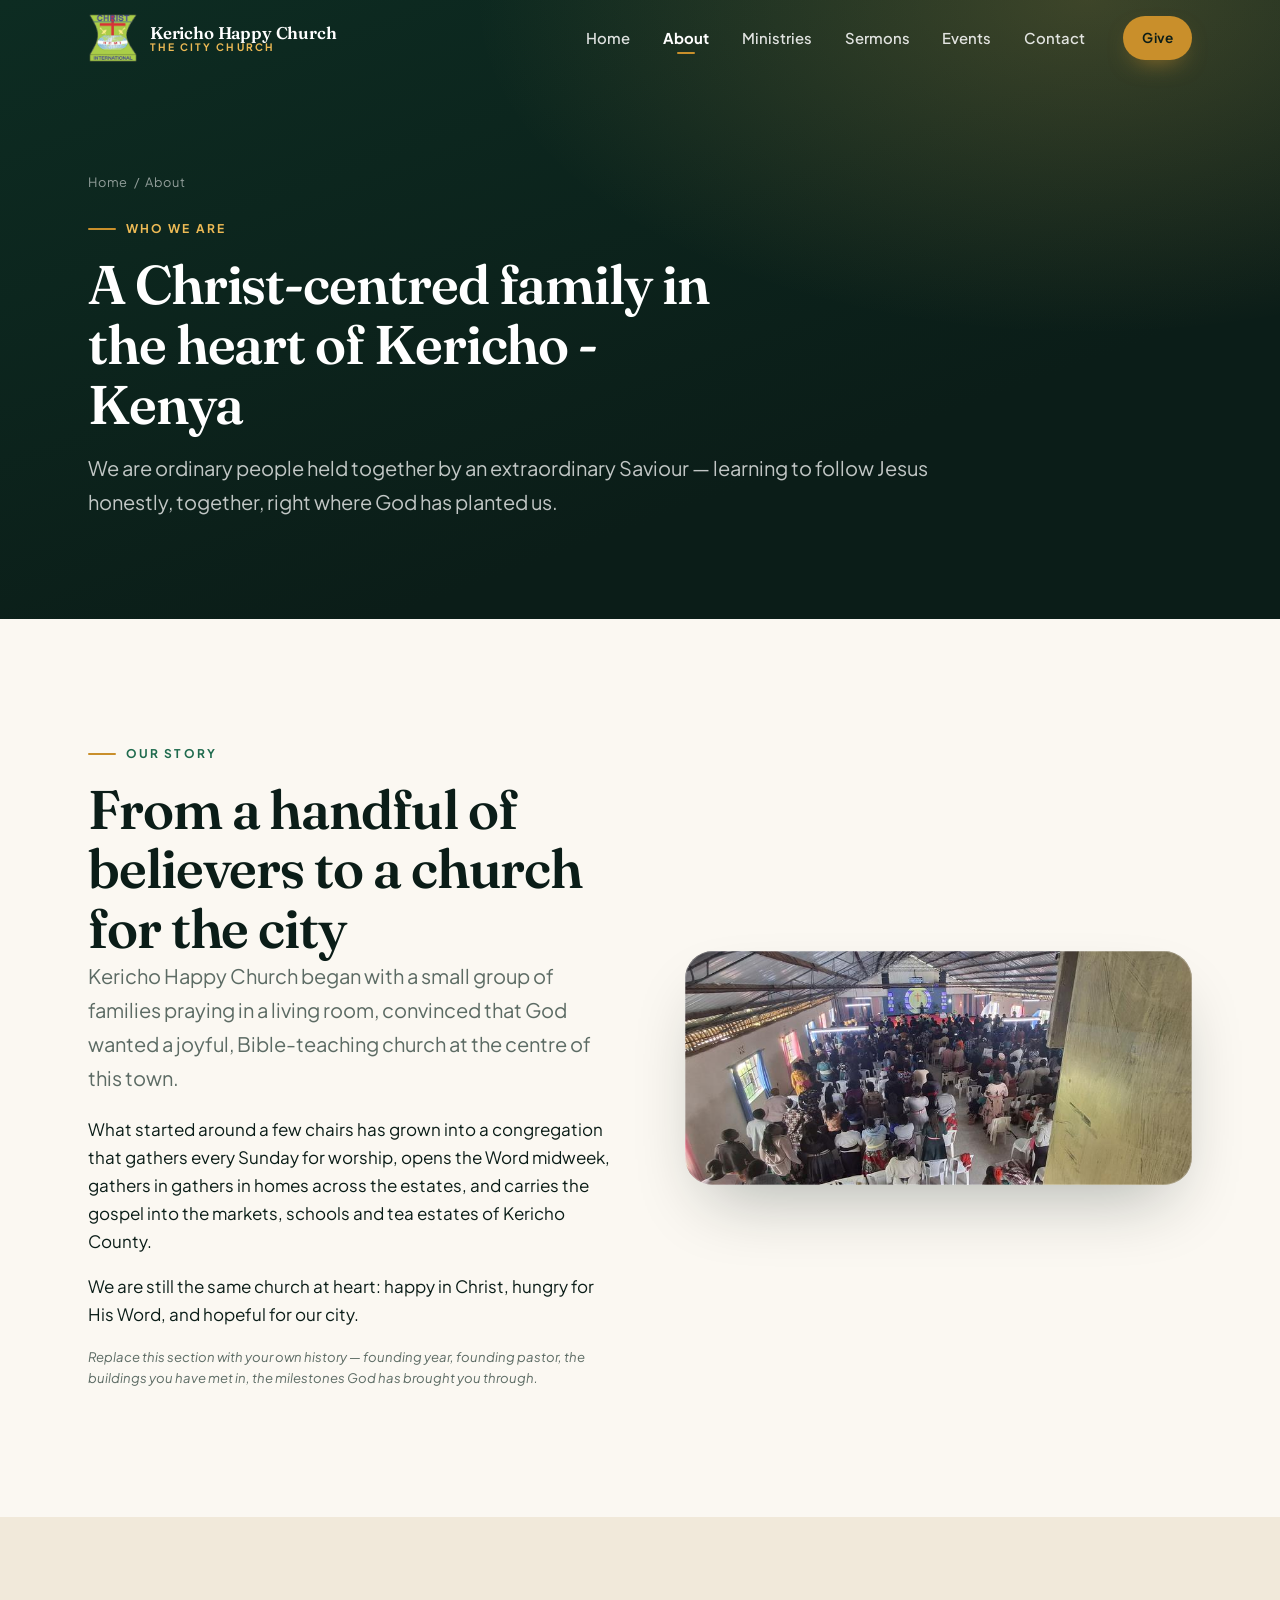
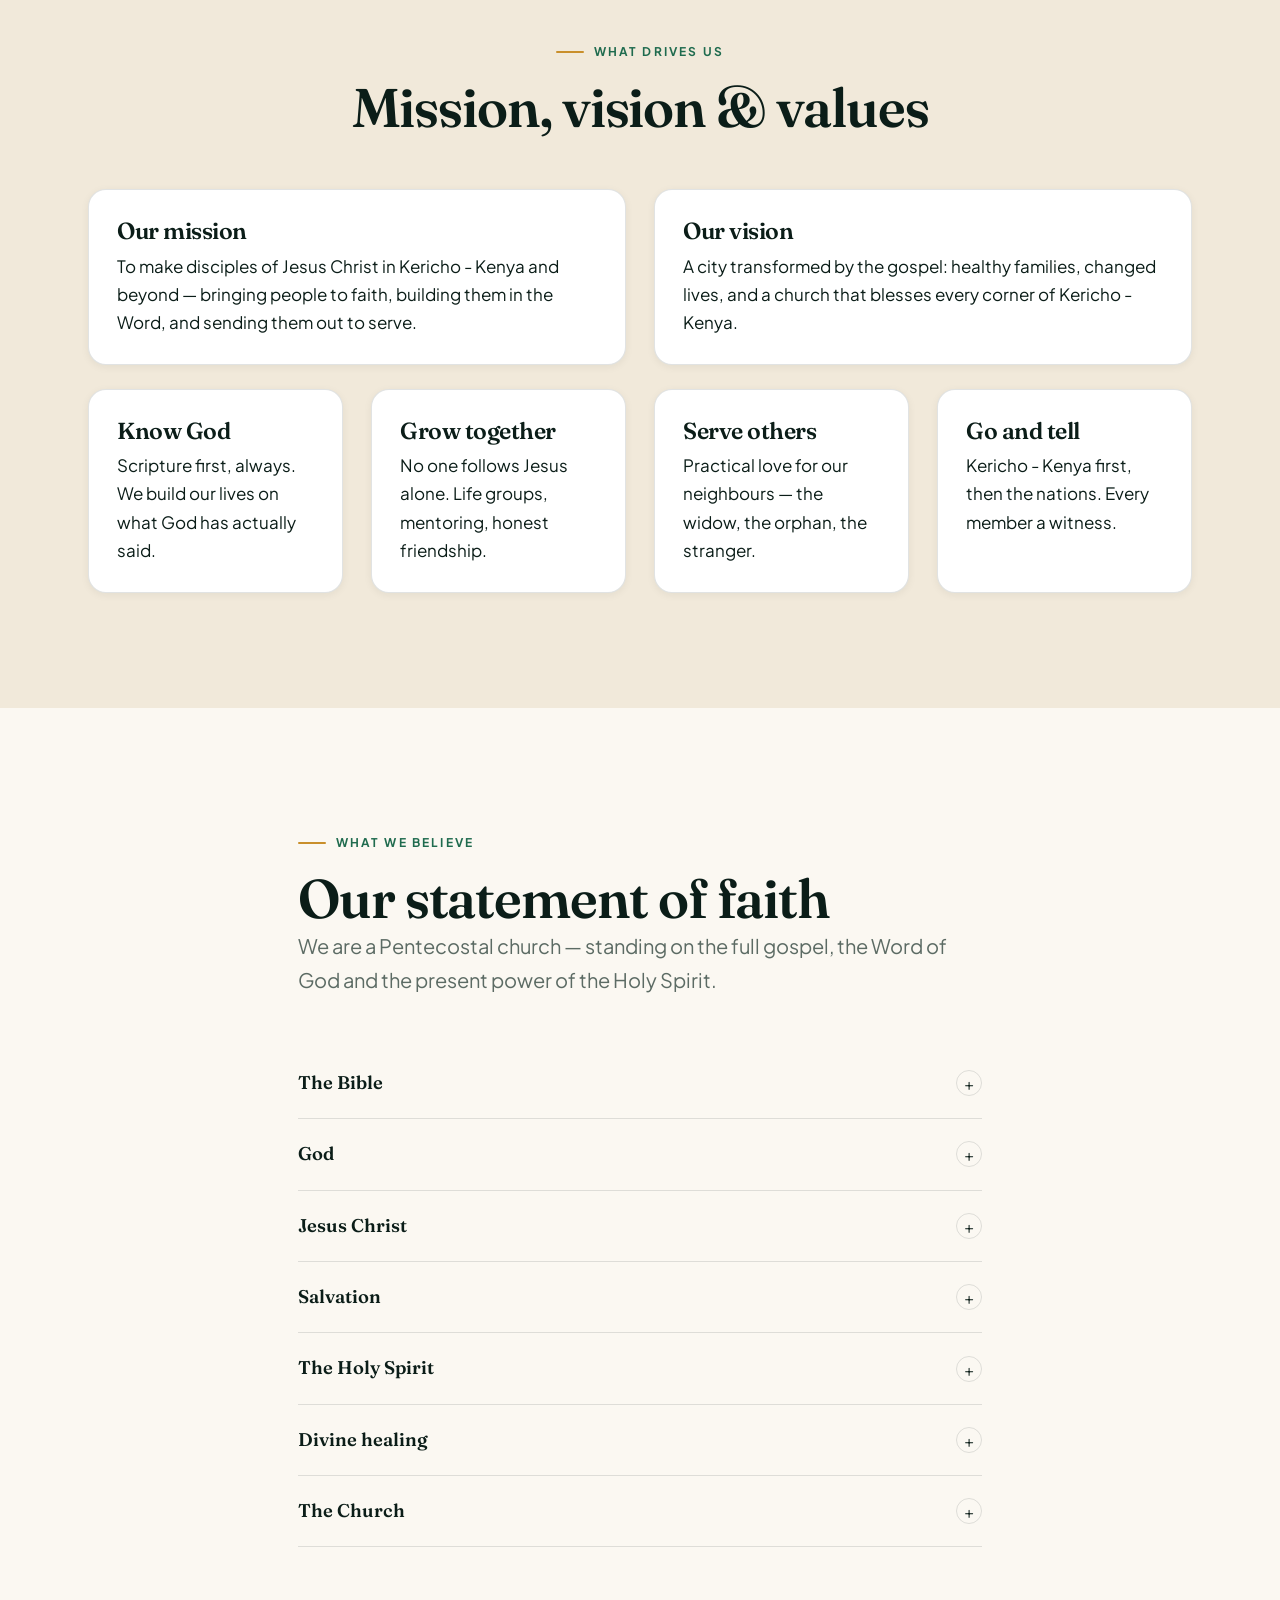
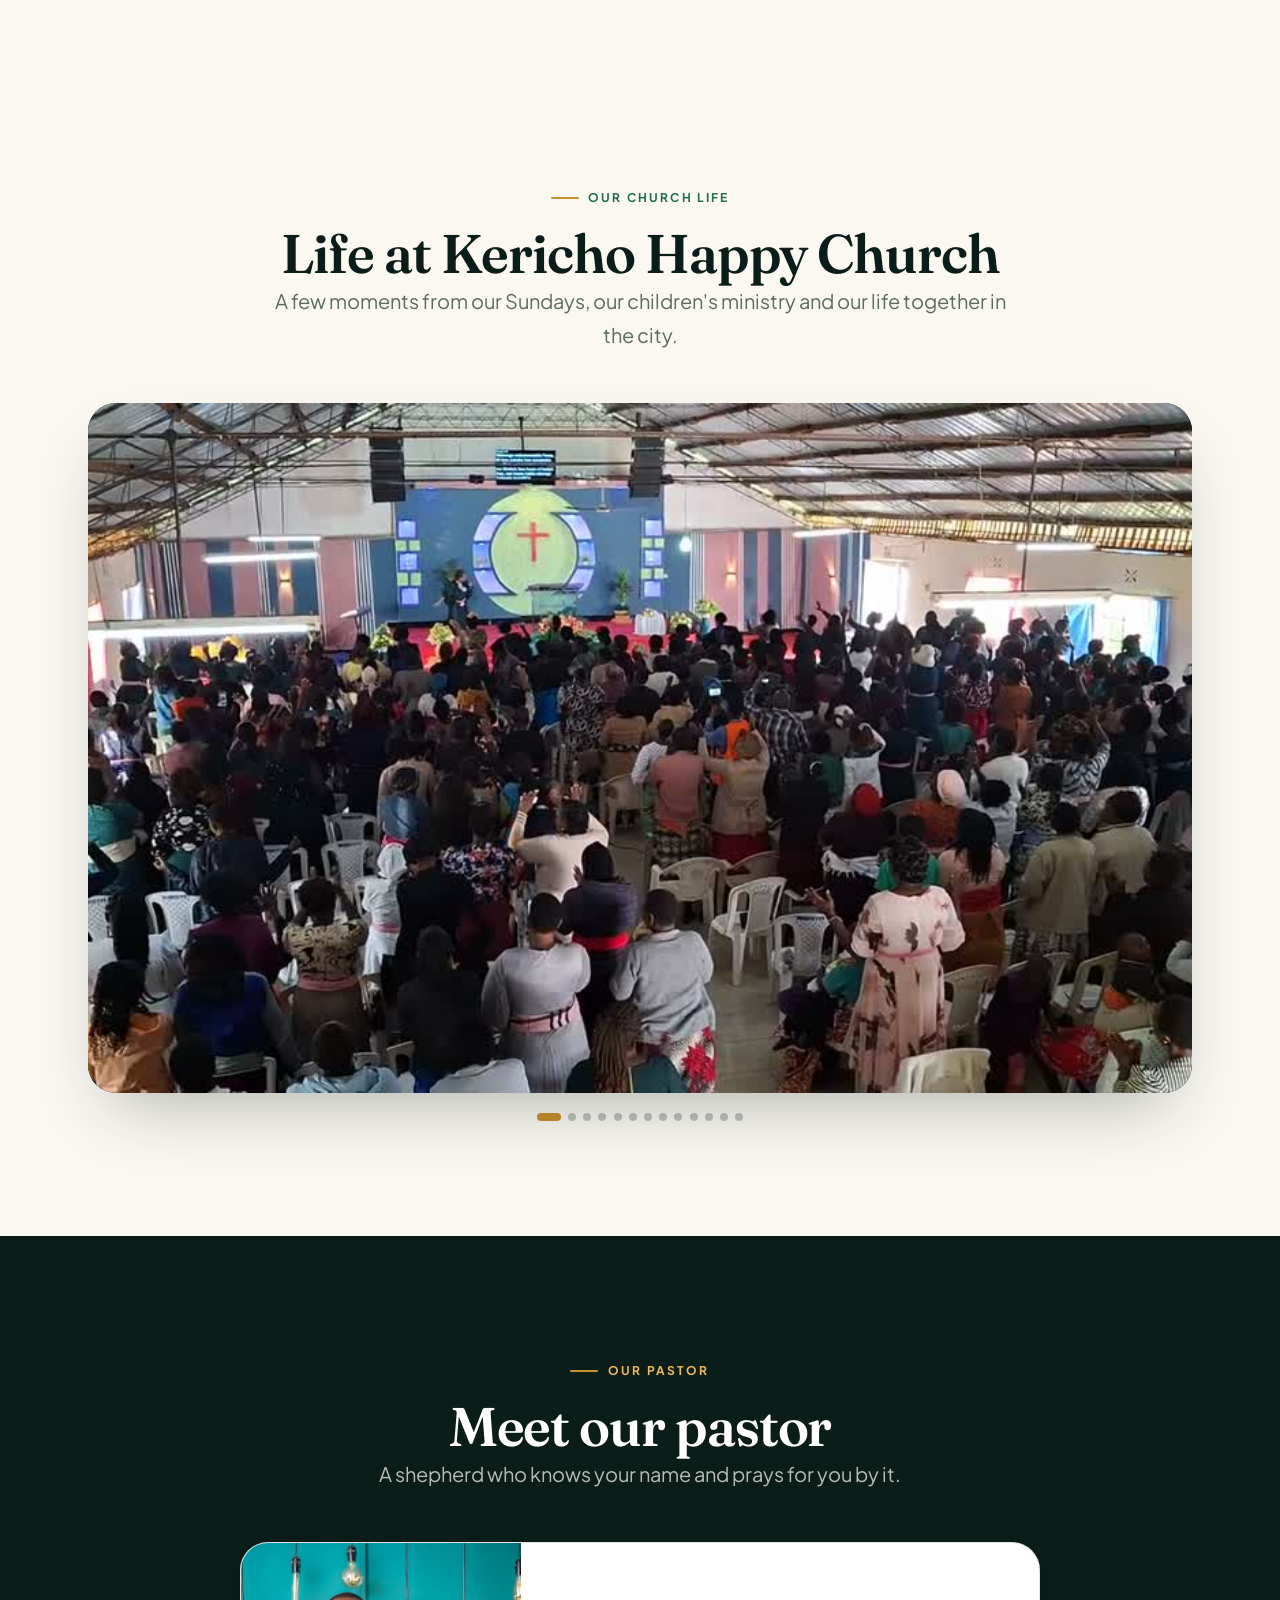
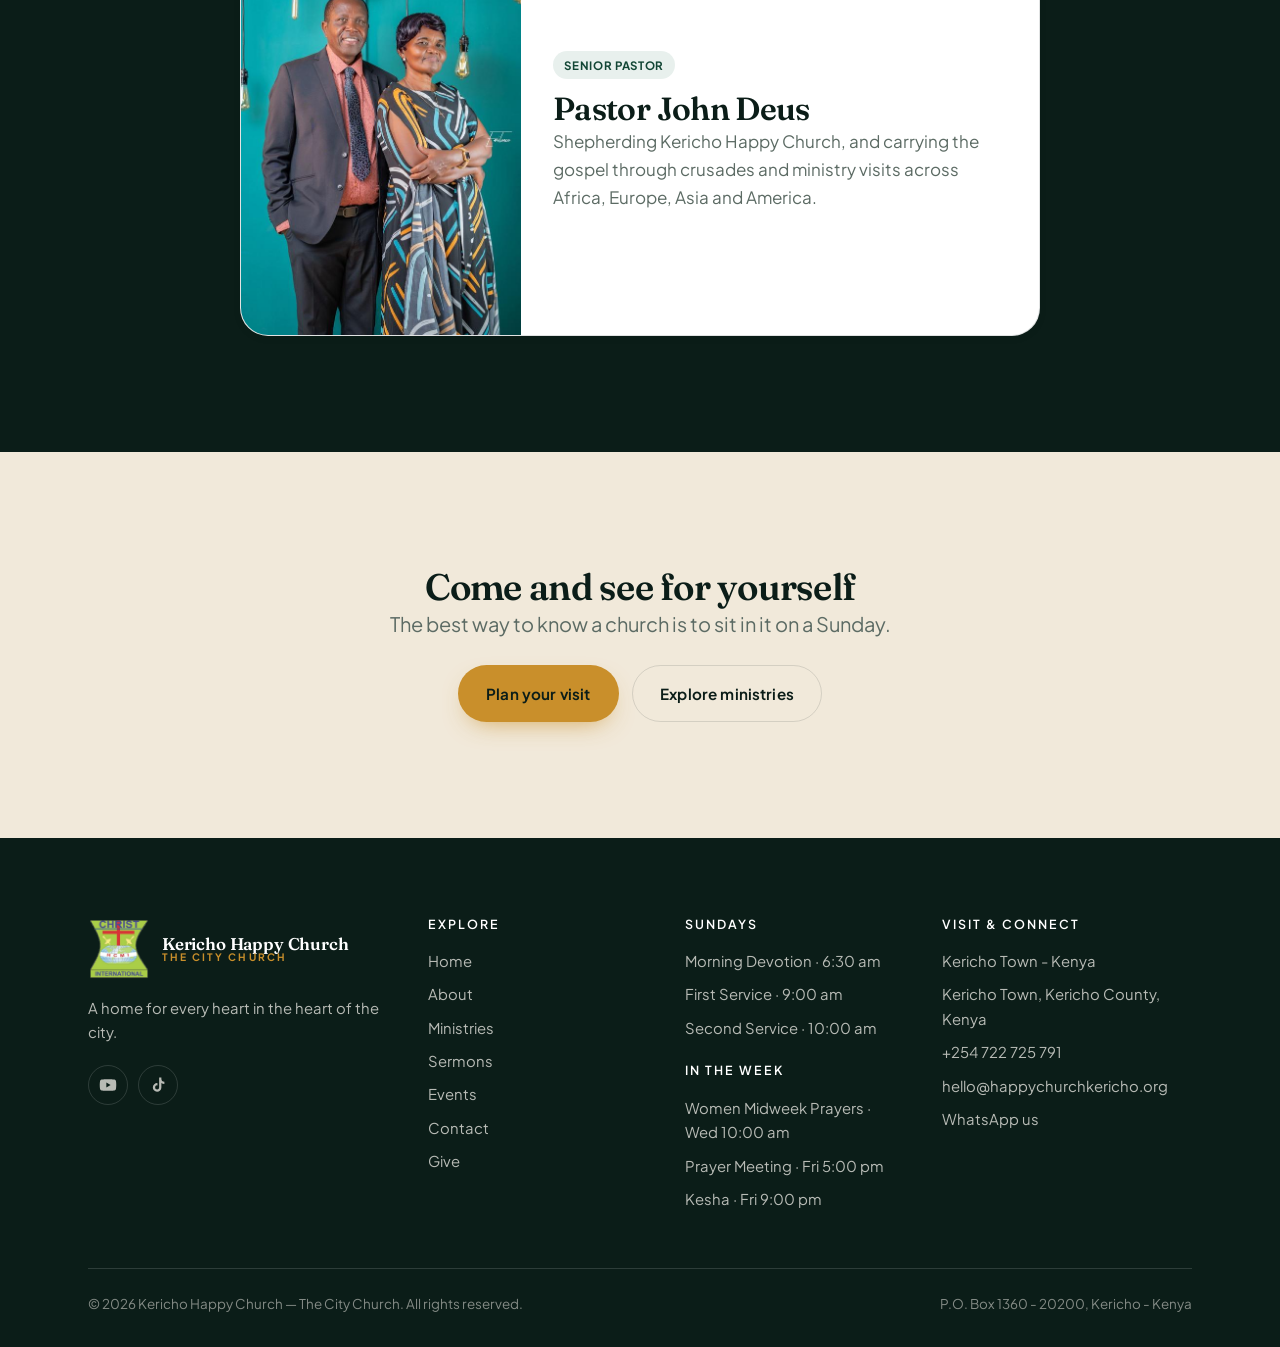
==== about.html @ 702e2ae2 "Rename Happy Kids to Sunday School - Happy Kids Full name on the ministry cards and in the gallery c" ====
<!DOCTYPE html>
<html lang="en">
<head>
<meta charset="utf-8">
<meta name="viewport" content="width=device-width, initial-scale=1">
<title>About Us — Kericho Happy Church</title>
<meta name="description" content="Our story, our beliefs and our leadership at Kericho Happy Church, The City Church.">
<link rel="icon" href="assets/img/brand/favicon.ico" sizes="any">
<link rel="icon" href="assets/img/brand/mark-64.png" type="image/png">
<link rel="apple-touch-icon" href="assets/img/brand/mark-180.png">
<link rel="preconnect" href="https://fonts.googleapis.com">
<link rel="preconnect" href="https://fonts.gstatic.com" crossorigin>
<link href="https://fonts.googleapis.com/css2?family=Fraunces:ital,opsz,wght@0,9..144,400..700;1,9..144,400..600&family=Plus+Jakarta+Sans:wght@400;500;600;700&display=swap" rel="stylesheet">
<link rel="stylesheet" href="assets/css/styles.css?v=202609112347">
</head>
<body>
<div data-header></div>
<main id="main">

  <section class="page-hero">
    <div class="wrap">
      <p class="crumbs"><a href="index.html">Home</a> &nbsp;/&nbsp; About</p>
      <span class="eyebrow">Who we are</span>
      <h1 class="h-1">A Christ-centred family in the heart of Kericho - Kenya</h1>
      <p class="lead">We are ordinary people held together by an extraordinary Saviour &mdash; learning to follow Jesus honestly, together, right where God has planted us.</p>
    </div>
  </section>

  <!-- Story -->
  <section class="section">
    <div class="wrap">
      <div class="split">
        <div data-reveal>
          <span class="eyebrow">Our story</span>
          <h2 class="h-1">From a handful of believers to a church for the city</h2>
          <p class="lead">Kericho Happy Church began with a small group of families praying in a living room, convinced that God wanted a joyful, Bible-teaching church at the centre of this town.</p>
          <p>What started around a few chairs has grown into a congregation that gathers every Sunday for worship, opens the Word midweek, gathers in gathers in homes across the estates, and carries the gospel into the markets, schools and tea estates of Kericho County.</p>
          <p>We are still the same church at heart: happy in Christ, hungry for His Word, and hopeful for our city.</p>
          <p class="form-note"><em>Replace this section with your own history &mdash; founding year, founding pastor, the buildings you have met in, the milestones God has brought you through.</em></p>
        </div>
        <div data-reveal data-delay="2">
          <div class="media-frame"><img src="assets/img/art-welcome.svg" data-photo="story" alt="Illustration of the Kericho hills"></div>
        </div>
      </div>
    </div>
  </section>

  <!-- Mission / vision / values -->
  <section class="section tint-sand">
    <div class="wrap">
      <div class="section-head center" data-reveal>
        <span class="eyebrow">What drives us</span>
        <h2 class="h-1">Mission, vision &amp; values</h2>
      </div>
      <div class="grid g-2" style="margin-bottom:1.5rem">
        <article class="card" data-reveal data-delay="1">
          <h3 class="h-3">Our mission</h3>
          <p>To make disciples of Jesus Christ in Kericho - Kenya and beyond &mdash; bringing people to faith, building them in the Word, and sending them out to serve.</p>
        </article>
        <article class="card gold" data-reveal data-delay="2">
          <h3 class="h-3">Our vision</h3>
          <p>A city transformed by the gospel: healthy families, changed lives, and a church that blesses every corner of Kericho - Kenya.</p>
        </article>
      </div>
      <div class="grid g-4">
        <article class="card" data-reveal data-delay="1"><h3 class="h-3">Know God</h3><p>Scripture first, always. We build our lives on what God has actually said.</p></article>
        <article class="card" data-reveal data-delay="2"><h3 class="h-3">Grow together</h3><p>No one follows Jesus alone. Life groups, mentoring, honest friendship.</p></article>
        <article class="card" data-reveal data-delay="3"><h3 class="h-3">Serve others</h3><p>Practical love for our neighbours &mdash; the widow, the orphan, the stranger.</p></article>
        <article class="card" data-reveal data-delay="4"><h3 class="h-3">Go and tell</h3><p>Kericho - Kenya first, then the nations. Every member a witness.</p></article>
      </div>
    </div>
  </section>

  <!-- Beliefs -->
  <section class="section">
    <div class="wrap wrap-narrow">
      <div class="section-head" data-reveal>
        <span class="eyebrow">What we believe</span>
        <h2 class="h-1">Our statement of faith</h2>
        <p class="lead">We are a Pentecostal church &mdash; standing on the full gospel, the Word of God and the present power of the Holy Spirit.</p>
      </div>
      <div data-reveal>
        <div class="acc"><button class="acc-btn" aria-expanded="false">The Bible <i>+</i></button><div class="acc-panel"><p>We believe the Bible is the inspired, infallible Word of God &mdash; our final authority for faith, doctrine and daily living.</p></div></div>
        <div class="acc"><button class="acc-btn" aria-expanded="false">God <i>+</i></button><div class="acc-panel"><p>We believe in one God, eternally existing in three persons: Father, Son and Holy Spirit.</p></div></div>
        <div class="acc"><button class="acc-btn" aria-expanded="false">Jesus Christ <i>+</i></button><div class="acc-panel"><p>We believe in the deity of Jesus Christ, His virgin birth, sinless life, atoning death, bodily resurrection, ascension, and personal return in power and glory.</p></div></div>
        <div class="acc"><button class="acc-btn" aria-expanded="false">Salvation <i>+</i></button><div class="acc-panel"><p>We believe salvation is by grace alone, through faith alone, in Christ alone &mdash; not by works, so that no one may boast.</p></div></div>
        <div class="acc"><button class="acc-btn" aria-expanded="false">The Holy Spirit <i>+</i></button><div class="acc-panel"><p>We believe in the baptism in the Holy Spirit as an experience for every believer, empowering us for witness and service, and that the gifts of the Spirit &mdash; including speaking in tongues &mdash; are for the Church today as they were at Pentecost.</p></div></div>
        <div class="acc"><button class="acc-btn" aria-expanded="false">Divine healing <i>+</i></button><div class="acc-panel"><p>We believe in divine healing through the atoning work of Christ. We pray for the sick and trust God to answer.</p></div></div>
        <div class="acc"><button class="acc-btn" aria-expanded="false">The Church <i>+</i></button><div class="acc-panel"><p>We believe the Church is the body of Christ, called to worship, to make disciples, and to be salt and light in the world.</p></div></div>
      </div>
    </div>
  </section>

  <!-- ============ LIFE AT THE CHURCH ============ -->
  <section class="section">
    <div class="wrap">
      <div class="section-head center" data-gallery-head="life" data-reveal></div>
      <div class="show" data-gallery="life" data-reveal></div>
    </div>
  </section>

  <!-- Leadership -->
  <section class="section tint-dark">
    <div class="wrap">
      <div class="section-head center" data-reveal>
        <span class="eyebrow">Our pastor</span>
        <h2 class="h-1">Meet our pastor</h2>
        <p class="lead">A shepherd who knows your name and prays for you by it.</p>
      </div>
      <div class="grid g-4" data-leaders></div>
      
    </div>
  </section>

  <section class="section tint-sand">
    <div class="wrap wrap-narrow center" data-reveal>
      <h2 class="h-2">Come and see for yourself</h2>
      <p class="lead">The best way to know a church is to sit in it on a Sunday.</p>
      <div class="btn-row" style="justify-content:center;margin-top:1.5rem">
        <a class="btn btn-gold" href="contact.html">Plan your visit</a>
        <a class="btn btn-ghost" href="ministries.html">Explore ministries</a>
      </div>
    </div>
  </section>

</main>
<div data-footer></div>
<script src="assets/js/site.config.js?v=202609112347"></script>
<script src="assets/js/site.js?v=202609112347"></script>
<script>
  (function () {
    var host = document.querySelector("[data-leaders]");
    if (!host) return;
    var art = ["art-worship","art-community","art-prayer","art-youth"];
    var list = window.CHURCH.leaders || [];
    if (list.length === 1) host.className = "leader-solo";
    host.innerHTML = list.map(function (l, i) {
      return '<article class="feature" data-reveal data-delay="' + ((i % 4) + 1) + '">' +
        '<div class="feature-art' + (l.photo ? ' is-portrait' : '') + '">' + (l.photo
          ? '<img class="is-photo" src="' + l.photo + '" srcset="' + l.photo.replace(/\.jpg$/i, "-800.jpg") + ' 800w, ' + l.photo + ' 1600w"' + ' sizes="(max-width: 620px) 92vw, 280px" alt="' + l.name + ', ' + l.role + '">'
          : '<img src="assets/img/' + art[i % art.length] + '.svg" alt="">') + '</div>' +
        '<div class="feature-body"><span class="tag">' + l.role + '</span>' +
        '<h3 class="h-3" style="margin-top:.75rem">' + l.name + '</h3>' +
        '<p style="color:var(--muted)">' + l.bio + '</p></div></article>';
    }).join("");
  })();
</script>
</body>
</html>
---- assets/css/styles.css ----
/* =============================================================
   HAPPY CHURCH KERICHO — THE CITY CHURCH
   Design system + site styles.
   Palette inspired by Kericho tea country: evergreen, gold, cream.
   ============================================================= */

/* ---------- 1. TOKENS ---------------------------------------- */
:root {
  /* Colour */
  --ink:        #0B1D18;   /* deepest green-black — text & dark sections */
  --ink-soft:   #143229;
  --leaf:       #1F6B4E;   /* tea green — primary brand */
  --leaf-deep:  #124635;
  --leaf-light: #4FA37C;
  --gold:       #C98F2B;   /* warm harvest gold — accent */
  --gold-light: #EDBA55;
  --gold-glow:  #F6D98A;
  --cream:      #FBF8F2;   /* page background */
  --sand:       #F1E9DA;   /* panel background */
  --sand-deep:  #E3D6C0;
  --white:      #FFFFFF;

  --muted:      #5C6B64;
  --line:       rgba(11, 29, 24, .12);
  --line-dark:  rgba(255, 255, 255, .14);

  /* Type */
  --display: "Fraunces", "Iowan Old Style", Georgia, "Times New Roman", serif;
  --sans: "Plus Jakarta Sans", -apple-system, BlinkMacSystemFont, "Segoe UI", Roboto, Helvetica, Arial, sans-serif;

  /* Space & shape */
  --gutter: clamp(1.25rem, 4vw, 3rem);
  --maxw: 1200px;
  --maxw-narrow: 780px;
  --r-sm: 10px;
  --r-md: 18px;
  --r-lg: 28px;
  --r-pill: 999px;

  /* Elevation */
  --sh-sm: 0 2px 8px rgba(11,29,24,.06);
  --sh-md: 0 12px 32px -12px rgba(11,29,24,.18);
  --sh-lg: 0 32px 70px -24px rgba(11,29,24,.32);

  --ease: cubic-bezier(.22,.61,.36,1);
  --nav-h: 76px;
}

/* ---------- 2. RESET ----------------------------------------- */
*, *::before, *::after { box-sizing: border-box; }
html { -webkit-text-size-adjust: 100%; scroll-behavior: smooth; scroll-padding-top: calc(var(--nav-h) + 16px); }
body {
  margin: 0;
  font-family: var(--sans);
  font-size: 1.0625rem;
  line-height: 1.65;
  color: var(--ink);
  background: var(--cream);
  -webkit-font-smoothing: antialiased;
  overflow-x: hidden;
}
img, svg, video { max-width: 100%; display: block; }
a { color: inherit; text-decoration: none; }
button { font: inherit; color: inherit; cursor: pointer; }
ul, ol { margin: 0; padding: 0; list-style: none; }
h1, h2, h3, h4 { margin: 0; font-family: var(--display); font-weight: 600; line-height: 1.1; letter-spacing: -.02em; }
p { margin: 0 0 1em; }
:focus-visible { outline: 3px solid var(--gold); outline-offset: 3px; border-radius: 4px; }

/* ---------- 3. TYPE SCALE ------------------------------------ */
.h-hero  { font-size: clamp(2.75rem, 7.5vw, 5.25rem); line-height: 1.02; }
.h-1     { font-size: clamp(2.1rem, 4.6vw, 3.4rem); }
.h-2     { font-size: clamp(1.6rem, 3vw, 2.3rem); }
.h-3     { font-size: clamp(1.2rem, 2vw, 1.45rem); }
.lead    { font-size: clamp(1.05rem, 1.6vw, 1.25rem); color: var(--muted); line-height: 1.7; }
.small   { font-size: .875rem; }
.serif-i { font-family: var(--display); font-style: italic; font-weight: 400; }

.eyebrow {
  display: inline-flex; align-items: center; gap: .6rem;
  font-size: .75rem; font-weight: 700; letter-spacing: .18em; text-transform: uppercase;
  color: var(--leaf); margin-bottom: 1rem;
}
.eyebrow::before { content: ""; width: 28px; height: 2px; background: var(--gold); border-radius: 2px; }
.on-dark .eyebrow, .tint-dark .eyebrow, .hero .eyebrow, .page-hero .eyebrow { color: var(--gold-light); }

/* ---------- 4. LAYOUT ---------------------------------------- */
.wrap { width: 100%; max-width: var(--maxw); margin-inline: auto; padding-inline: var(--gutter); }
.wrap-narrow { max-width: var(--maxw-narrow); }
.section { padding-block: clamp(4rem, 9vw, 7.5rem); position: relative; }
.section-head { max-width: 62ch; margin-bottom: clamp(2rem, 4vw, 3.25rem); }
.section-head.center { margin-inline: auto; text-align: center; }
.section-head.center .eyebrow { justify-content: center; }
.grid { display: grid; gap: clamp(1rem, 2.2vw, 1.75rem); }
.g-2 { grid-template-columns: repeat(2, 1fr); }
.g-3 { grid-template-columns: repeat(3, 1fr); }
.g-4 { grid-template-columns: repeat(4, 1fr); }
.stack-sm > * + * { margin-top: .5rem; }
.center { text-align: center; }
.mt-2 { margin-top: 2rem; }
.tint-sand { background: var(--sand); }
.tint-dark { background: var(--ink); color: var(--cream); }
.on-dark, .tint-dark { color: rgba(251,248,242,.82); }
.on-dark h1, .on-dark h2, .on-dark h3, .tint-dark h1, .tint-dark h2, .tint-dark h3 { color: var(--white); }
.on-dark .lead, .tint-dark .lead { color: rgba(251,248,242,.72); }

/* ---------- 5. BUTTONS --------------------------------------- */
.btn {
  --btn-bg: var(--leaf); --btn-fg: #fff; --btn-bd: transparent;
  display: inline-flex; align-items: center; justify-content: center; gap: .6rem;
  padding: .95rem 1.7rem; border: 1.5px solid var(--btn-bd); border-radius: var(--r-pill);
  background: var(--btn-bg); color: var(--btn-fg);
  font-weight: 650; font-size: .95rem; letter-spacing: .01em;
  transition: transform .25s var(--ease), box-shadow .25s var(--ease), background .25s var(--ease), color .25s var(--ease);
  box-shadow: 0 10px 24px -12px rgba(31,107,78,.7);
  will-change: transform;
}
.btn:hover { transform: translateY(-2px); box-shadow: 0 16px 30px -12px rgba(31,107,78,.75); }
.btn:active { transform: translateY(0); }
.btn-gold { --btn-bg: var(--gold); --btn-fg: var(--ink); box-shadow: 0 10px 26px -12px rgba(201,143,43,.85); }
.btn-gold:hover { --btn-bg: var(--gold-light); }
.btn-ghost { --btn-bg: transparent; --btn-fg: var(--ink); --btn-bd: var(--line); box-shadow: none; }
.btn-ghost:hover { --btn-bd: var(--leaf); --btn-fg: var(--leaf); box-shadow: none; }
.on-dark .btn-ghost, .tint-dark .btn-ghost, .hero .btn-ghost, .page-hero .btn-ghost { --btn-fg: #fff; --btn-bd: rgba(255,255,255,.28); }
.on-dark .btn-ghost:hover, .tint-dark .btn-ghost:hover { --btn-bd: var(--gold); --btn-fg: var(--gold-light); }
.btn-sm { padding: .6rem 1.15rem; font-size: .85rem; }
.btn-row { display: flex; flex-wrap: wrap; gap: .85rem; }

.link-arrow {
  display: inline-flex; align-items: center; gap: .5rem;
  font-weight: 650; color: var(--leaf); font-size: .95rem;
}
.link-arrow svg { transition: transform .3s var(--ease); }
.link-arrow:hover svg { transform: translateX(5px); }
.on-dark .link-arrow, .tint-dark .link-arrow { color: var(--gold-light); }

/* ---------- 6. HEADER / NAV ---------------------------------- */
.skip {
  position: absolute; left: -9999px; top: 0; z-index: 200;
  background: var(--ink); color: #fff; padding: .8rem 1.2rem; border-radius: 0 0 var(--r-sm) 0;
}
.skip:focus { left: 0; }

.site-header {
  position: fixed; inset: 0 0 auto 0; z-index: 100;
  height: var(--nav-h);
  display: flex; align-items: center;
  transition: background .35s var(--ease), box-shadow .35s var(--ease), backdrop-filter .35s var(--ease);
}
.site-header.is-stuck {
  background: rgba(251,248,242,.86);
  backdrop-filter: saturate(180%) blur(14px);
  -webkit-backdrop-filter: saturate(180%) blur(14px);
  box-shadow: 0 1px 0 var(--line), 0 10px 30px -22px rgba(11,29,24,.5);
}
.nav-inner { display: flex; align-items: center; gap: 1.5rem; width: 100%; }

/* Every page opens with a dark hero, so the transparent header is light
   until it sticks, then flips to the cream/ink treatment. */
.site-header:not(.is-stuck) { color: #fff; }
.site-header:not(.is-stuck) .brand-name { color: #fff; }
.site-header:not(.is-stuck) .brand-sub { color: var(--gold-light); }
.site-header:not(.is-stuck) .nav-links a { color: rgba(255,255,255,.86); }
.site-header:not(.is-stuck) .nav-links a:hover,
.site-header:not(.is-stuck) .nav-links a[aria-current="page"] { color: #fff; }
.site-header:not(.is-stuck) .nav-toggle { border-color: rgba(255,255,255,.3); }
.site-header:not(.is-stuck) .nav-toggle span,
.site-header:not(.is-stuck) .nav-toggle span::before,
.site-header:not(.is-stuck) .nav-toggle span::after { background: #fff; }
body.menu-open .site-header { background: var(--cream); color: var(--ink); }
body.menu-open .site-header .brand-name { color: var(--ink); }
body.menu-open .site-header .brand-sub { color: var(--gold); }
body.menu-open .nav-toggle { border-color: var(--line); }
body.menu-open .nav-toggle span::before,
body.menu-open .nav-toggle span::after { background: var(--ink); }

.brand { display: flex; align-items: center; gap: .75rem; margin-right: auto; }
.brand-mark {
  width: 42px; height: 42px; flex: none; border-radius: 12px;
  background: linear-gradient(145deg, var(--leaf), var(--leaf-deep));
  display: grid; place-items: center; color: var(--gold-light);
  box-shadow: 0 6px 16px -8px rgba(18,70,53,.9);
}
.brand-mark svg { width: 22px; height: 22px; }
/* When a real logo file is set, the mark becomes a plain frame for it
   rather than the gradient tile used by the built-in dove. */
/* The processed logo is transparent, so it sits straight on the page with
   no tile behind it. It is detailed artwork, so give it a little more room
   than the built-in dove mark. */
.brand-mark.has-logo { background: none; box-shadow: none; border-radius: 0; width: 50px; height: 50px; }
.brand-mark.has-logo img { width: 100%; height: 100%; object-fit: contain; }
.site-footer .brand-mark.has-logo { width: 62px; height: 62px; }

/* Real photographs fill their frame the same way the illustrations did. */
img.is-photo { width: 100%; height: 100%; object-fit: cover; }

/* A hero photo needs a scrim, or white type on it becomes unreadable. */
.hero-bg { background-size: cover; background-position: center; }
.hero.has-photo .hero-bg::before {
  background:
    linear-gradient(180deg, rgba(8,21,15,.55) 0%, rgba(8,21,15,.35) 40%, rgba(8,21,15,.88) 100%),
    linear-gradient(90deg, rgba(8,21,15,.75) 0%, rgba(8,21,15,.15) 70%);
}
.hero.has-photo .hero-hills { opacity: .35; }
.brand-text { display: flex; flex-direction: column; line-height: 1.05; }
.brand-name { font-family: var(--display); font-weight: 600; font-size: 1.06rem; letter-spacing: -.01em; }
.brand-sub { font-size: .64rem; letter-spacing: .2em; text-transform: uppercase; color: var(--gold); font-weight: 700; }

.nav-links { display: flex; align-items: center; gap: .35rem; }
.nav-links a {
  position: relative; padding: .55rem .85rem; border-radius: var(--r-pill);
  font-size: .93rem; font-weight: 550; color: var(--ink);
  transition: color .2s var(--ease), background .2s var(--ease);
}
.nav-links a::after {
  content: ""; position: absolute; left: 50%; bottom: .3rem; translate: -50% 0;
  width: 0; height: 2px; background: var(--gold); border-radius: 2px;
  transition: width .28s var(--ease);
}
.nav-links a:hover { color: var(--leaf); }
.nav-links a:hover::after, .nav-links a[aria-current="page"]::after { width: 18px; }
.nav-links a[aria-current="page"] { color: var(--leaf); font-weight: 700; }

.nav-cta { display: flex; align-items: center; gap: .6rem; }

.nav-toggle {
  display: none; width: 44px; height: 44px; border: 1.5px solid var(--line);
  background: transparent; border-radius: 12px; place-items: center;
}
.nav-toggle span { display: block; width: 18px; height: 2px; background: var(--ink); border-radius: 2px; position: relative; transition: background .2s; }
.nav-toggle span::before, .nav-toggle span::after {
  content: ""; position: absolute; left: 0; width: 18px; height: 2px; background: var(--ink); border-radius: 2px;
  transition: transform .3s var(--ease), top .2s var(--ease);
}
.nav-toggle span::before { top: -6px; }
.nav-toggle span::after  { top: 6px; }
body.menu-open .nav-toggle span { background: transparent; }
body.menu-open .nav-toggle span::before { top: 0; transform: rotate(45deg); }
body.menu-open .nav-toggle span::after  { top: 0; transform: rotate(-45deg); }

/* Mobile drawer */
.nav-drawer {
  position: fixed; inset: var(--nav-h) 0 0 0; z-index: 99;
  background: var(--cream);
  padding: 2rem var(--gutter) 3rem;
  display: flex; flex-direction: column; gap: .25rem;
  transform: translateY(-12px); opacity: 0; pointer-events: none;
  transition: opacity .3s var(--ease), transform .3s var(--ease);
  overflow-y: auto;
}
body.menu-open .nav-drawer { opacity: 1; transform: none; pointer-events: auto; }
.nav-drawer a.drawer-link {
  font-family: var(--display); font-size: 1.65rem; font-weight: 600;
  padding: .7rem 0; border-bottom: 1px solid var(--line);
}
.nav-drawer a.drawer-link[aria-current="page"] { color: var(--leaf); }
.drawer-foot { margin-top: auto; padding-top: 2rem; display: grid; gap: .75rem; }

/* ---------- 7. HERO ------------------------------------------ */
.hero {
  position: relative; min-height: min(100svh, 900px);
  display: flex; align-items: flex-end;
  padding-top: calc(var(--nav-h) + 4rem); padding-bottom: clamp(2.5rem, 6vw, 5rem);
  color: #fff; overflow: hidden; isolation: isolate;
}
.hero-bg { position: absolute; inset: 0; z-index: -3; background: var(--ink); }
/* Layered "tea hills at dawn" scene, drawn in CSS — swap for a photo any time */
.hero-bg::before {
  content: ""; position: absolute; inset: 0;
  background:
    radial-gradient(120% 80% at 78% 8%, rgba(246,217,138,.30) 0%, rgba(246,217,138,0) 55%),
    radial-gradient(90% 60% at 12% 92%, rgba(79,163,124,.35) 0%, rgba(79,163,124,0) 60%),
    linear-gradient(165deg, #0d2c22 0%, #0B1D18 55%, #08150f 100%);
}
.hero-bg::after {
  content: ""; position: absolute; inset: 0;
  background-image:
    radial-gradient(rgba(255,255,255,.05) 1px, transparent 1px);
  background-size: 3px 3px; opacity: .5; mix-blend-mode: overlay;
}
.hero-hills { position: absolute; inset: auto 0 0 0; z-index: -2; width: 100%; height: auto; opacity: .85; }
.hero-glow {
  position: absolute; z-index: -2; width: 55vw; height: 55vw; max-width: 620px; max-height: 620px;
  right: -8vw; top: -12vw; border-radius: 50%;
  background: radial-gradient(circle, rgba(237,186,85,.34), rgba(237,186,85,0) 68%);
  filter: blur(10px); animation: float 14s ease-in-out infinite;
}
@keyframes float { 0%,100% { transform: translate3d(0,0,0) scale(1); } 50% { transform: translate3d(-2%, 3%, 0) scale(1.06); } }

.hero-inner { position: relative; width: 100%; }
.hero-badge {
  display: inline-flex; align-items: center; gap: .55rem;
  padding: .45rem .95rem .45rem .5rem; border-radius: var(--r-pill);
  background: rgba(255,255,255,.1); border: 1px solid rgba(255,255,255,.18);
  backdrop-filter: blur(8px); font-size: .8rem; font-weight: 600; letter-spacing: .02em;
  margin-bottom: 1.5rem;
}
.hero-badge .dot { width: 8px; height: 8px; border-radius: 50%; background: var(--gold-light); box-shadow: 0 0 0 4px rgba(237,186,85,.22); animation: pulse 2.4s ease-in-out infinite; }
@keyframes pulse { 0%,100% { box-shadow: 0 0 0 4px rgba(237,186,85,.22); } 50% { box-shadow: 0 0 0 9px rgba(237,186,85,0); } }

.hero h1 { color: #fff; max-width: 15ch; text-wrap: balance; }
.hero h1 em { font-style: italic; font-weight: 400; color: var(--gold-glow); }
.hero-sub { max-width: 48ch; color: rgba(255,255,255,.78); font-size: clamp(1.05rem, 1.7vw, 1.28rem); margin-top: 1.5rem; }
.hero .btn-row { margin-top: 2.25rem; }

/* Service strip pinned under hero */
.hero-strip {
  margin-top: clamp(2.5rem, 6vw, 4.5rem);
  display: grid; grid-template-columns: repeat(4, 1fr); gap: 1px;
  background: rgba(255,255,255,.14);
  border: 1px solid rgba(255,255,255,.14); border-radius: var(--r-md); overflow: hidden;
  backdrop-filter: blur(10px);
}
.hero-strip div { background: rgba(11,29,24,.45); padding: 1.15rem 1.25rem; }
.hero-strip dt { font-size: .68rem; letter-spacing: .16em; text-transform: uppercase; color: var(--gold-light); font-weight: 700; }
.hero-strip dd { margin: .35rem 0 0; font-family: var(--display); font-size: 1.15rem; color: #fff; }
.hero-strip small { display: block; color: rgba(255,255,255,.6); font-size: .78rem; font-family: var(--sans); }

.scroll-cue {
  position: absolute; left: 50%; bottom: 1.1rem; translate: -50% 0;
  font-size: .68rem; letter-spacing: .2em; text-transform: uppercase; color: rgba(255,255,255,.45);
  display: flex; flex-direction: column; align-items: center; gap: .5rem;
}
.scroll-cue i { display: block; width: 1px; height: 34px; background: linear-gradient(rgba(255,255,255,.5), transparent); animation: cue 2s var(--ease) infinite; }
@keyframes cue { 0% { transform: scaleY(.2); transform-origin: top; opacity: 0; } 40% { opacity: 1; } 100% { transform: scaleY(1); transform-origin: top; opacity: 0; } }

/* ---------- 8. PAGE HEADER (inner pages) --------------------- */
.page-hero {
  position: relative; padding-top: calc(var(--nav-h) + clamp(3.5rem, 8vw, 6rem));
  padding-bottom: clamp(3rem, 7vw, 5rem);
  background: linear-gradient(160deg, #0d2c22, #0B1D18 70%);
  color: #fff; overflow: hidden; isolation: isolate;
}
.page-hero::before {
  content: ""; position: absolute; inset: 0; z-index: -1;
  background: radial-gradient(80% 90% at 85% 0%, rgba(237,186,85,.22), transparent 60%);
}
.page-hero h1 { color: #fff; max-width: 18ch; }
.page-hero .lead { color: rgba(255,255,255,.75); max-width: 58ch; margin-top: 1rem; }
.crumbs { font-size: .8rem; color: rgba(255,255,255,.55); margin-bottom: 1rem; letter-spacing: .06em; }
.crumbs a:hover { color: var(--gold-light); }

/* ---------- 9. CARDS ----------------------------------------- */
.card {
  background: var(--white); border: 1px solid var(--line); border-radius: var(--r-md);
  padding: 1.75rem; box-shadow: var(--sh-sm);
  transition: transform .35s var(--ease), box-shadow .35s var(--ease), border-color .35s var(--ease);
}
.card:hover { transform: translateY(-4px); box-shadow: var(--sh-md); border-color: rgba(31,107,78,.25); }

/* Light cards keep their own colour context even inside a dark section,
   otherwise the .tint-dark heading colour makes them white-on-white. */
.card, .feature { color: var(--ink); }
.tint-dark .card h1, .tint-dark .card h2, .tint-dark .card h3,
.tint-dark .feature h1, .tint-dark .feature h2, .tint-dark .feature h3,
.on-dark .card h3, .on-dark .feature h3 { color: var(--ink); }
.tint-dark .card .link-arrow, .tint-dark .feature .link-arrow,
.on-dark .card .link-arrow, .on-dark .feature .link-arrow { color: var(--leaf); }
.card h3 { margin-bottom: .5rem; }
a.card { display: block; }
a.card p:last-child { margin-bottom: 0; }
.card p:last-child { margin-bottom: 0; }
.card-icon {
  width: 48px; height: 48px; border-radius: 14px; display: grid; place-items: center;
  background: linear-gradient(145deg, rgba(31,107,78,.12), rgba(31,107,78,.04));
  color: var(--leaf); margin-bottom: 1.15rem;
}
.card-icon svg { width: 24px; height: 24px; }
.card.gold .card-icon { background: linear-gradient(145deg, rgba(201,143,43,.16), rgba(201,143,43,.05)); color: var(--gold); }

/* Feature card with image band */
.feature {
  position: relative; border-radius: var(--r-lg); overflow: hidden;
  background: var(--white); border: 1px solid var(--line); box-shadow: var(--sh-sm);
  transition: transform .4s var(--ease), box-shadow .4s var(--ease);
  display: flex; flex-direction: column;
}
.feature:hover { transform: translateY(-6px); box-shadow: var(--sh-lg); }
.feature-art { aspect-ratio: 16 / 10; position: relative; overflow: hidden; }
/* Head-and-shoulders portraits need an upright frame — a 16:10 crop cuts
   faces off at the forehead. Bias the crop upward so heads sit correctly. */
.feature-art.is-portrait { aspect-ratio: 4 / 5; }
.feature-art.is-portrait img { object-position: 50% 22%; }
.feature-art > svg, .feature-art > img { width: 100%; height: 100%; object-fit: cover; transition: transform .6s var(--ease); }
.feature:hover .feature-art > svg, .feature:hover .feature-art > img { transform: scale(1.05); }
.feature-body { padding: 1.5rem 1.6rem 1.75rem; flex: 1; display: flex; flex-direction: column; }
.feature-body .link-arrow { margin-top: auto; padding-top: 1rem; }
.tag {
  display: inline-block; align-self: flex-start; padding: .3rem .7rem; border-radius: var(--r-pill);
  background: rgba(31,107,78,.1); color: var(--leaf-deep);
  font-size: .72rem; font-weight: 700; letter-spacing: .06em; text-transform: uppercase;
}
.tag.gold { background: rgba(201,143,43,.14); color: #8a5f14; }

/* Split media + text */
.split { display: grid; grid-template-columns: 1.05fr 1fr; gap: clamp(2rem, 5vw, 4.5rem); align-items: center; }
.split.reverse > :first-child { order: 2; }
.media-frame { position: relative; border-radius: var(--r-lg); overflow: hidden; box-shadow: var(--sh-lg); }
.media-frame::after {
  content: ""; position: absolute; inset: 0; pointer-events: none;
  box-shadow: inset 0 0 0 1px rgba(255,255,255,.25); border-radius: inherit;
}
.media-badge {
  position: absolute; left: 1.25rem; bottom: 1.25rem; z-index: 2;
  background: rgba(251,248,242,.94); backdrop-filter: blur(8px);
  border-radius: var(--r-md); padding: .9rem 1.15rem; box-shadow: var(--sh-md);
  display: flex; align-items: center; gap: .8rem;
}
.media-badge strong { font-family: var(--display); font-size: 1.35rem; display: block; line-height: 1; }
.media-badge span { font-size: .74rem; letter-spacing: .1em; text-transform: uppercase; color: var(--muted); }

/* Stats */
.stats { display: grid; grid-template-columns: repeat(4, 1fr); gap: 1px; background: var(--line-dark); border-radius: var(--r-md); overflow: hidden; }
.stats div { background: var(--ink-soft); padding: 1.75rem 1.25rem; text-align: center; }
.stats strong { display: block; font-family: var(--display); font-size: clamp(2rem, 4vw, 2.9rem); color: var(--gold-light); line-height: 1; }
.stats span { display: block; margin-top: .5rem; font-size: .8rem; letter-spacing: .08em; text-transform: uppercase; color: rgba(255,255,255,.62); }

/* Service time list */
.times { display: grid; gap: .75rem; }
.time-row {
  display: grid; grid-template-columns: auto 1fr auto; gap: 1rem; align-items: center;
  padding: 1.15rem 1.35rem; border-radius: var(--r-md);
  background: var(--white); border: 1px solid var(--line);
  transition: border-color .3s var(--ease), transform .3s var(--ease);
}
.time-row:hover { border-color: var(--leaf-light); transform: translateX(4px); }
.time-row.is-next { border-color: var(--gold); background: linear-gradient(90deg, rgba(201,143,43,.09), transparent 60%); }
.time-day {
  width: 62px; height: 62px; flex: none; border-radius: 14px;
  background: linear-gradient(145deg, var(--leaf), var(--leaf-deep)); color: #fff;
  display: grid; place-content: center; text-align: center; line-height: 1.1;
}
.time-day b { font-family: var(--display); font-size: 1.2rem; }
.time-day span { font-size: .62rem; letter-spacing: .1em; text-transform: uppercase; opacity: .8; }
.time-meta h4 { font-family: var(--display); font-size: 1.15rem; margin-bottom: .15rem; }
.time-meta p { margin: 0; font-size: .88rem; color: var(--muted); }
.time-clock { font-weight: 700; font-variant-numeric: tabular-nums; white-space: nowrap; }

/* Countdown */
.countdown { display: flex; gap: .6rem; }
.countdown div {
  min-width: 68px; padding: .75rem .5rem; border-radius: var(--r-sm); text-align: center;
  background: rgba(255,255,255,.08); border: 1px solid rgba(255,255,255,.14);
}
.countdown b { display: block; font-family: var(--display); font-size: 1.75rem; color: #fff; line-height: 1; font-variant-numeric: tabular-nums; }
.countdown span { font-size: .64rem; letter-spacing: .14em; text-transform: uppercase; color: rgba(255,255,255,.55); }

/* Events */
.event {
  display: grid; grid-template-columns: 96px 1fr auto; gap: 1.5rem; align-items: center;
  padding: 1.5rem 0; border-bottom: 1px solid var(--line);
}
.event:first-of-type { border-top: 1px solid var(--line); }
.event-date {
  text-align: center; border-radius: var(--r-md); padding: .85rem .5rem;
  background: var(--sand); border: 1px solid var(--sand-deep);
}
.event-date b { display: block; font-family: var(--display); font-size: 1.9rem; line-height: 1; color: var(--leaf-deep); }
.event-date span { font-size: .7rem; letter-spacing: .14em; text-transform: uppercase; color: var(--muted); font-weight: 700; }
.event-body h3 { font-size: 1.3rem; margin-bottom: .3rem; }
.event-body p { margin: 0; color: var(--muted); font-size: .92rem; }
.event-meta { display: flex; flex-wrap: wrap; gap: 1rem; margin-top: .5rem; font-size: .84rem; color: var(--muted); }
.event-meta span { display: inline-flex; align-items: center; gap: .35rem; }

/* Sermon card */
.sermon-art { position: relative; aspect-ratio: 16/9; }
.play-btn {
  position: absolute; inset: 0; margin: auto; width: 62px; height: 62px; border-radius: 50%;
  background: rgba(251,248,242,.94); border: none; display: grid; place-items: center;
  color: var(--leaf-deep); box-shadow: var(--sh-md);
  transition: transform .3s var(--ease), background .3s var(--ease);
}
.play-btn:hover { transform: scale(1.09); background: var(--gold-light); }
.play-btn svg { width: 22px; height: 22px; margin-left: 3px; }
.sermon-meta { display: flex; gap: 1rem; font-size: .8rem; color: var(--muted); margin-bottom: .6rem; flex-wrap: wrap; }

/* Testimony slider */
.quotes { position: relative; }
.quote {
  display: none; text-align: center; max-width: 62ch; margin-inline: auto;
  animation: fadeUp .6s var(--ease);
}
.quote.active { display: block; }
.quote blockquote { margin: 0; font-family: var(--display); font-size: clamp(1.3rem, 2.6vw, 1.9rem); line-height: 1.4; font-style: italic; }
.quote figcaption { margin-top: 1.5rem; font-size: .88rem; letter-spacing: .06em; }
.quote figcaption b { display: block; font-size: 1rem; letter-spacing: 0; font-family: var(--sans); }
.quote-dots { display: flex; gap: .5rem; justify-content: center; margin-top: 2.25rem; }
.quote-dots button {
  width: 9px; height: 9px; padding: 0; border-radius: 50%; border: none;
  background: rgba(255,255,255,.28); transition: all .3s var(--ease);
}
.quote-dots button[aria-selected="true"] { background: var(--gold-light); width: 26px; border-radius: var(--r-pill); }

/* Giving */
.give-card {
  background: var(--white); border-radius: var(--r-lg); padding: clamp(1.5rem, 3vw, 2.25rem);
  border: 1px solid var(--line); box-shadow: var(--sh-md);
}
.pay-row {
  display: flex; align-items: center; justify-content: space-between; gap: 1rem;
  padding: .95rem 0; border-bottom: 1px dashed var(--line);
}
.pay-row:last-child { border-bottom: none; }
.pay-row span { font-size: .82rem; letter-spacing: .1em; text-transform: uppercase; color: var(--muted); font-weight: 700; }
.pay-row strong { font-family: var(--display); font-size: 1.4rem; letter-spacing: .02em; }
.copy-btn {
  border: 1.5px solid var(--line); background: transparent; border-radius: var(--r-pill);
  padding: .4rem .85rem; font-size: .78rem; font-weight: 700; color: var(--muted);
  transition: all .25s var(--ease);
}
.copy-btn:hover { border-color: var(--leaf); color: var(--leaf); }
.copy-btn.copied { background: var(--leaf); border-color: var(--leaf); color: #fff; }

/* Forms */
.field { display: grid; gap: .45rem; margin-bottom: 1.15rem; }
.field label { font-size: .82rem; font-weight: 700; letter-spacing: .04em; }
.field input, .field select, .field textarea {
  width: 100%; padding: .85rem 1rem; border-radius: var(--r-sm);
  border: 1.5px solid var(--line); background: var(--white); font: inherit; font-size: .95rem;
  transition: border-color .25s var(--ease), box-shadow .25s var(--ease);
}
.field textarea { min-height: 140px; resize: vertical; }
.field input:focus, .field select:focus, .field textarea:focus {
  outline: none; border-color: var(--leaf); box-shadow: 0 0 0 4px rgba(31,107,78,.12);
}
.form-note { font-size: .82rem; color: var(--muted); }

/* Accordion */
.acc { border-bottom: 1px solid var(--line); }
.acc-btn {
  width: 100%; display: flex; justify-content: space-between; align-items: center; gap: 1rem;
  background: none; border: none; padding: 1.25rem 0; text-align: left;
  font-family: var(--display); font-size: 1.15rem; font-weight: 600;
}
.acc-btn i { flex: none; width: 26px; height: 26px; border-radius: 50%; border: 1.5px solid var(--line); display: grid; place-items: center; font-style: normal; transition: transform .3s var(--ease), background .3s; }
.acc[open] .acc-btn i, .acc-btn[aria-expanded="true"] i { transform: rotate(45deg); background: var(--sand); }
.acc-panel { display: none; padding-bottom: 1.35rem; color: var(--muted); max-width: 70ch; }
.acc-panel.open { display: block; animation: fadeUp .35s var(--ease); }

/* ---------- 10. FOOTER --------------------------------------- */
.site-footer { background: var(--ink); color: rgba(251,248,242,.72); padding-block: clamp(3rem, 7vw, 5rem) 2rem; }
.footer-grid { display: grid; grid-template-columns: 1.4fr 1fr 1fr 1.2fr; gap: clamp(1.5rem, 4vw, 3rem); }
.site-footer h4 { color: #fff; font-family: var(--sans); font-size: .78rem; letter-spacing: .16em; text-transform: uppercase; margin-bottom: 1.1rem; }
.site-footer a:hover { color: var(--gold-light); }
.footer-links li { margin-bottom: .55rem; font-size: .93rem; }
.socials { display: flex; gap: .6rem; margin-top: 1.25rem; }
.socials a {
  width: 40px; height: 40px; border-radius: 50%; border: 1px solid var(--line-dark);
  display: grid; place-items: center; transition: all .3s var(--ease);
}
.socials a:hover { background: var(--gold); border-color: var(--gold); color: var(--ink); transform: translateY(-3px); }
.socials svg { width: 18px; height: 18px; }
.footer-bottom {
  margin-top: 3rem; padding-top: 1.5rem; border-top: 1px solid var(--line-dark);
  display: flex; justify-content: space-between; gap: 1rem; flex-wrap: wrap; font-size: .84rem; color: rgba(251,248,242,.5);
}

/* ---------- 11. ANIMATION ------------------------------------ */
@keyframes fadeUp { from { opacity: 0; transform: translateY(14px); } to { opacity: 1; transform: none; } }
[data-reveal] { opacity: 0; transform: translateY(26px); transition: opacity .8s var(--ease), transform .8s var(--ease); }
[data-reveal].revealed { opacity: 1; transform: none; }
[data-reveal][data-delay="1"] { transition-delay: .09s; }
[data-reveal][data-delay="2"] { transition-delay: .18s; }
[data-reveal][data-delay="3"] { transition-delay: .27s; }
[data-reveal][data-delay="4"] { transition-delay: .36s; }

@media (prefers-reduced-motion: reduce) {
  html { scroll-behavior: auto; }
  *, *::before, *::after { animation-duration: .001ms !important; animation-iteration-count: 1 !important; transition-duration: .001ms !important; }
  [data-reveal] { opacity: 1; transform: none; }
}

/* ---------- 12. RESPONSIVE ----------------------------------- */
@media (max-width: 1024px) {
  .g-4 { grid-template-columns: repeat(2, 1fr); }
  .footer-grid { grid-template-columns: 1fr 1fr; }
  .hero-strip { grid-template-columns: repeat(2, 1fr); }
}
@media (max-width: 860px) {
  .nav-links, .nav-cta .btn { display: none; }
  .nav-toggle { display: grid; }
  .split, .split.reverse { grid-template-columns: 1fr; }
  .split.reverse > :first-child { order: 0; }
  .g-3 { grid-template-columns: repeat(2, 1fr); }
  .stats { grid-template-columns: repeat(2, 1fr); }
}
@media (max-width: 620px) {
  .g-2, .g-3, .g-4 { grid-template-columns: 1fr; }
  .footer-grid { grid-template-columns: 1fr; }
  .event { grid-template-columns: 72px 1fr; }
  .event .btn { grid-column: 2; justify-self: start; }
  .hero-strip { grid-template-columns: 1fr; }
  .time-row { grid-template-columns: auto 1fr; }
  .time-clock { grid-column: 2; }
  .btn { width: 100%; }
  .btn-row { flex-direction: column; }
  /* filter pills stay inline even on the smallest screens */
  [data-filter-bar] { flex-direction: row; flex-wrap: wrap; }
  [data-filter-bar] .btn { width: auto; }
  .nav-drawer .btn { width: 100%; }
}

/* ---------- 13. PRINT ---------------------------------------- */
@media print {
  .site-header, .nav-drawer, .scroll-cue, .site-footer { display: none; }
  body { background: #fff; color: #000; }
}

/* ---------- 14. SLIDESHOW ------------------------------------ */
.show { width: 100%; }
.show-stage {
  position: relative; width: 100%; aspect-ratio: 16 / 10;
  border-radius: var(--r-lg); overflow: hidden;
  background: var(--ink); box-shadow: var(--sh-lg);
}
.show-slide {
  position: absolute; inset: 0; margin: 0;
  opacity: 0; transition: opacity .55s var(--ease);
  pointer-events: none;
}
.show-slide.is-on { opacity: 1; pointer-events: auto; }
.show-slide img, .show-slide video {
  width: 100%; height: 100%; object-fit: cover; display: block;
}
/* a slow drift on the photo that is showing, so a still image still breathes */
.show-slide.is-on img { animation: drift 5s ease-out forwards; }
@keyframes drift {
  from { transform: scale(1.01); }
  to   { transform: scale(1.06); }
}
.show-arrow {
  position: absolute; top: 50%; transform: translateY(-50%); z-index: 4;
  width: 46px; height: 46px; border-radius: 50%;
  background: rgba(6,16,12,.45); border: 1px solid rgba(255,255,255,.22);
  color: #fff; font-size: 1.5rem; line-height: 1;
  display: grid; place-items: center;
  opacity: 0; transition: opacity .3s var(--ease), background .3s var(--ease);
}
.show-stage:hover .show-arrow, .show-arrow:focus-visible { opacity: 1; }
.show-arrow:hover { background: var(--gold); border-color: var(--gold); color: var(--ink); }
.show-prev { left: .9rem; }
.show-next { right: .9rem; }

.show-dots {
  display: flex; flex-wrap: wrap; justify-content: center; gap: .45rem;
  margin-top: 1.25rem;
}
.show-dots button {
  width: 8px; height: 8px; padding: 0; border: none; border-radius: 50%;
  /* dark by default so they show on the cream and sand sections; the
     dark sections flip them light */
  background: rgba(11,29,24,.25); transition: all .3s var(--ease);
}
.tint-dark .show-dots button, .on-dark .show-dots button {
  background: rgba(255,255,255,.28);
}
.show-dots button[aria-selected="true"] {
  background: var(--gold); width: 24px; border-radius: var(--r-pill);
}

@media (prefers-reduced-motion: reduce) {
  .show-slide.is-on img { animation: none; }
  .show-arrow { opacity: 1; }
}
@media (max-width: 620px) {
  .show-stage { aspect-ratio: 4 / 3; }
  .show-arrow { opacity: 1; width: 38px; height: 38px; }
}

/* ---------- 15. MAP ------------------------------------------ */
.map-frame { aspect-ratio: 4 / 3; background: var(--sand); }
.map-frame iframe { width: 100%; height: 100%; border: 0; display: block; }
.map-frame [data-map] { width: 100%; height: 100%; cursor: pointer; background: var(--sand); }
.leaflet-container { font: inherit; background: var(--sand); }
.leaflet-control-attribution { font-size: .65rem; background: rgba(255,255,255,.8); }

/* Our pin: brand green dot with the church name beside it. */
.church-pin { display: grid; place-items: center; }
.church-pin .pin-dot {
  width: 22px; height: 22px; border-radius: 50%;
  background: var(--gold); border: 4px solid #fff;
  box-shadow: 0 3px 10px rgba(11,29,24,.5);
  display: block;
}
.church-pin .pin-label {
  position: absolute; top: 26px; left: 50%; transform: translateX(-50%);
  white-space: nowrap; font-size: .72rem; font-weight: 800; letter-spacing: .02em;
  color: var(--ink); background: rgba(255,255,255,.94);
  padding: .2rem .5rem; border-radius: var(--r-pill);
  box-shadow: 0 2px 6px rgba(11,29,24,.25);
}
.map-fallback {
  display: grid; align-content: center; justify-items: center; gap: .4rem;
  height: 100%; padding: 1.5rem; text-align: center; background: var(--sand);
}
.map-fallback strong { font-family: var(--display); font-size: 1.3rem; }
.map-fallback span { font-size: .85rem; color: var(--muted); }
.map-fallback-cta { color: var(--leaf); font-weight: 700; }
.pluscode {
  display: flex; align-items: center; gap: .6rem; flex-wrap: wrap;
  margin-top: .75rem; color: rgba(251,248,242,.7);
}
.pluscode strong {
  font-family: var(--display); font-size: 1.15rem; letter-spacing: .04em; color: #fff;
}
.on-dark .copy-btn, .tint-dark .copy-btn { border-color: var(--line-dark); color: rgba(251,248,242,.75); }
.on-dark .copy-btn:hover, .tint-dark .copy-btn:hover { border-color: var(--gold); color: var(--gold-light); }

/* ---------- 17. NATIONS + GLOBE ------------------------------ */
.nations-count {
  margin-top: 1.25rem; font-size: .85rem; letter-spacing: .14em;
  text-transform: uppercase; color: rgba(251,248,242,.6);
}
.nations-count b {
  font-family: var(--display); font-size: 1.5rem; color: var(--gold-light);
  letter-spacing: 0; margin-right: .35rem;
}

.globe-wrap {
  position: relative; width: min(560px, 92vw); aspect-ratio: 1;
  margin: clamp(1rem, 3vw, 2rem) auto 0;
}
.globe {
  width: 100%; height: 100%; display: block;
  cursor: grab; touch-action: pan-y;
}
.globe:active { cursor: grabbing; }
.globe-hint {
  position: absolute; left: 50%; bottom: -.25rem; transform: translateX(-50%);
  margin: 0; font-size: .68rem; letter-spacing: .18em; text-transform: uppercase;
  color: rgba(251,248,242,.35); pointer-events: none;
}

.nation-list {
  display: flex; flex-wrap: wrap; justify-content: center;
  gap: .55rem .5rem; margin-top: clamp(1.5rem, 4vw, 2.5rem);
}
.nation {
  display: inline-flex; align-items: center; gap: .5rem;
  padding: .4rem .95rem; border-radius: var(--r-pill);
  border: 1px solid var(--line-dark); background: rgba(255,255,255,.045);
  font-size: .9rem; color: rgba(251,248,242,.86);
  transition: border-color .3s var(--ease), background .3s var(--ease);
}
.nation:hover { border-color: rgba(237,186,85,.5); background: rgba(255,255,255,.08); }
.nation.is-home { border-color: rgba(237,186,85,.45); color: #fff; }
.nation-note {
  font-size: .62rem; letter-spacing: .14em; text-transform: uppercase;
  font-weight: 700; color: var(--gold-light);
}

@media (prefers-reduced-motion: reduce) { .globe-hint { display: none; } }

/* ---------- 18. SINGLE LEADER -------------------------------- */
/* One pastor in a four-across grid leaves three empty columns, so a
   lone leader gets a wider portrait-beside-text card instead. */
.leader-solo { max-width: 800px; margin-inline: auto; }
.leader-solo .feature { display: grid; grid-template-columns: 280px 1fr; align-items: stretch; }
.leader-solo .feature-art,
.leader-solo .feature-art.is-portrait { aspect-ratio: auto; height: 100%; min-height: 340px; }
.leader-solo .feature-body { justify-content: center; padding: 2rem; }
.leader-solo .feature-body h3 { font-size: clamp(1.5rem, 2.6vw, 2rem); }
@media (max-width: 620px) {
  .leader-solo .feature { grid-template-columns: 1fr; }
  .leader-solo .feature-art,
  .leader-solo .feature-art.is-portrait { aspect-ratio: 4 / 5; min-height: 0; }
}

/* ---------- 19. MOBILE ---------------------------------------- */
.show-count {
  display: none; position: absolute; top: .9rem; right: .9rem; z-index: 4;
  padding: .25rem .6rem; border-radius: var(--r-pill);
  background: rgba(6,16,12,.6); color: rgba(255,255,255,.9);
  font-size: .72rem; font-weight: 700; letter-spacing: .06em;
}

@media (max-width: 700px) {
  /* 28 dots will not fit across a phone, and each would be far too
     small to hit — show a counter and full-size arrows instead. */
  .show-dots { display: none; }
  .show-count { display: block; }
  .show-arrow {
    opacity: 1; width: 44px; height: 44px;
    background: rgba(6,16,12,.55);
  }
  .show-prev { left: .5rem; }
  .show-next { right: .5rem; }
  .globe-wrap { width: min(400px, 94vw); }
  .globe-hint { bottom: -.75rem; }

  /* Copying the paybill number is a thumb action — give it a real
     target rather than the 35px it had. */
  .copy-btn { min-height: 44px; padding-inline: 1.1rem; }
  .pay-row { flex-wrap: wrap; row-gap: .5rem; }
}
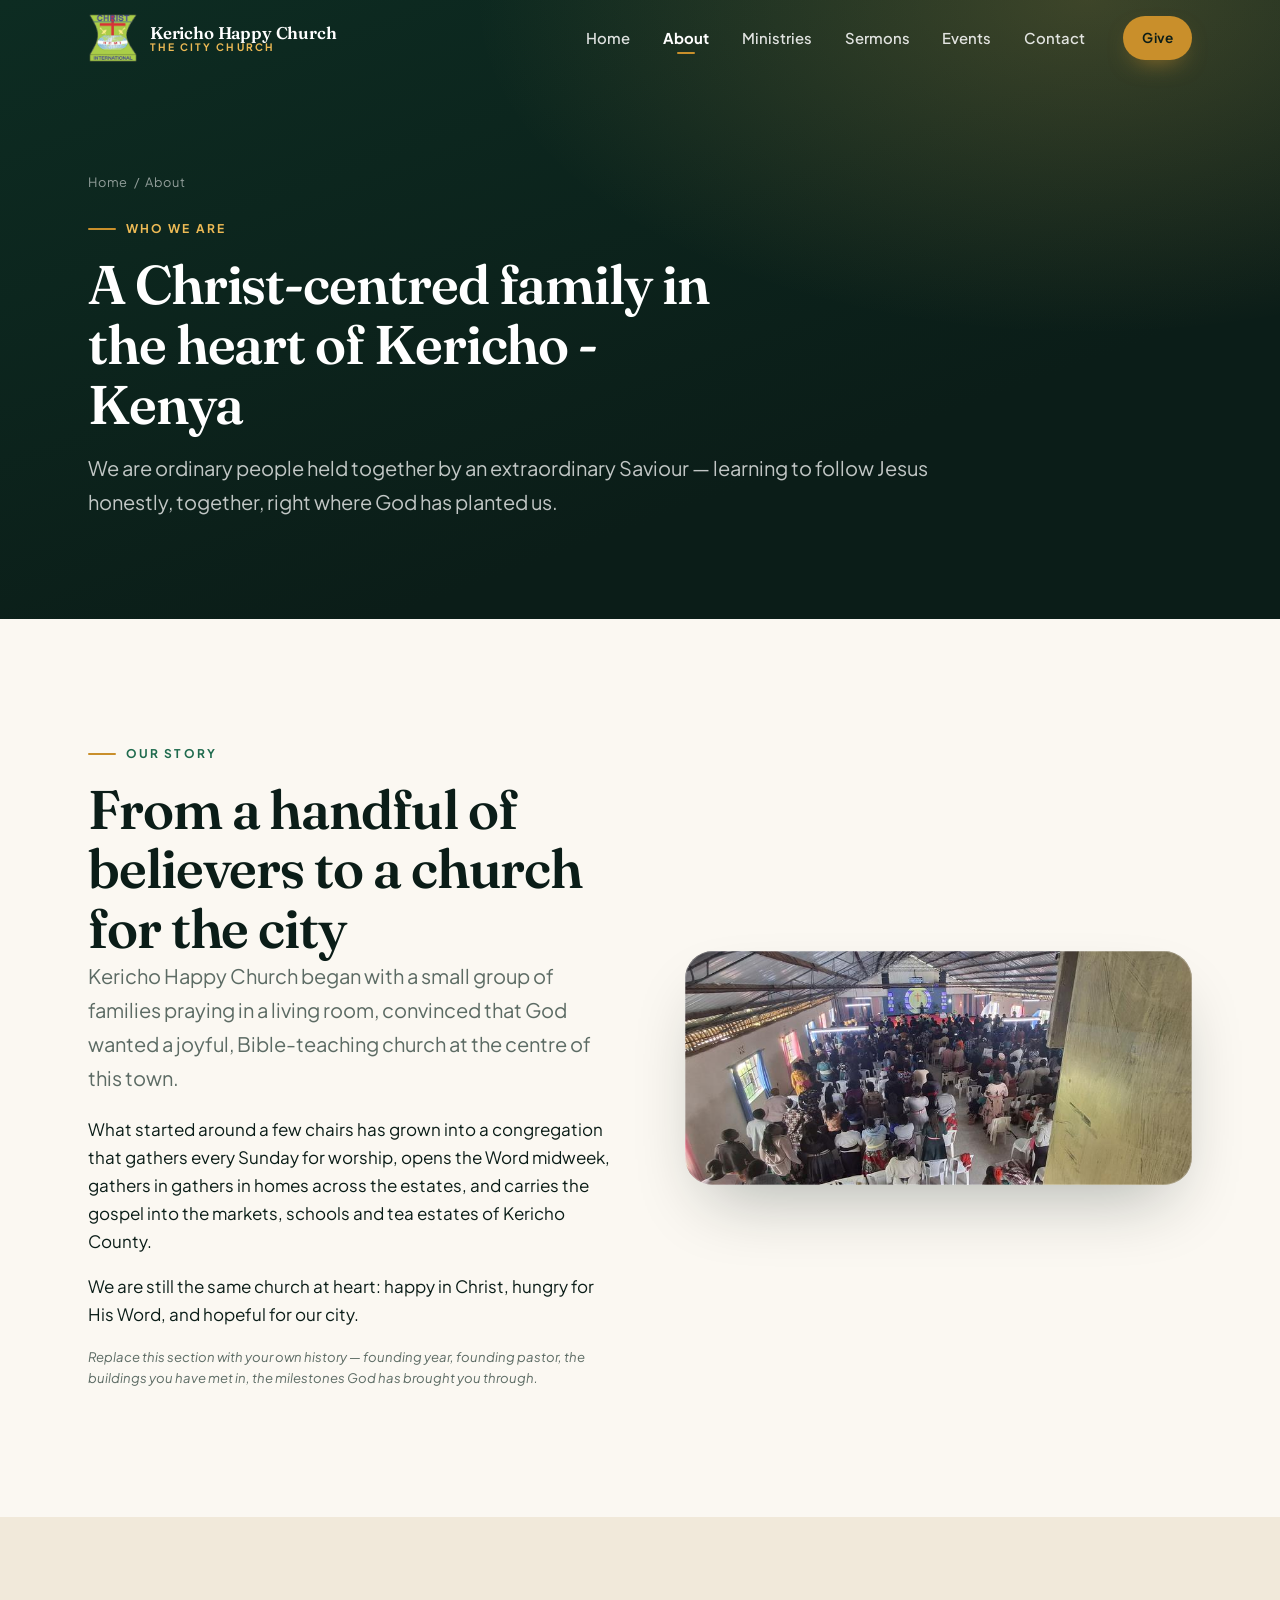
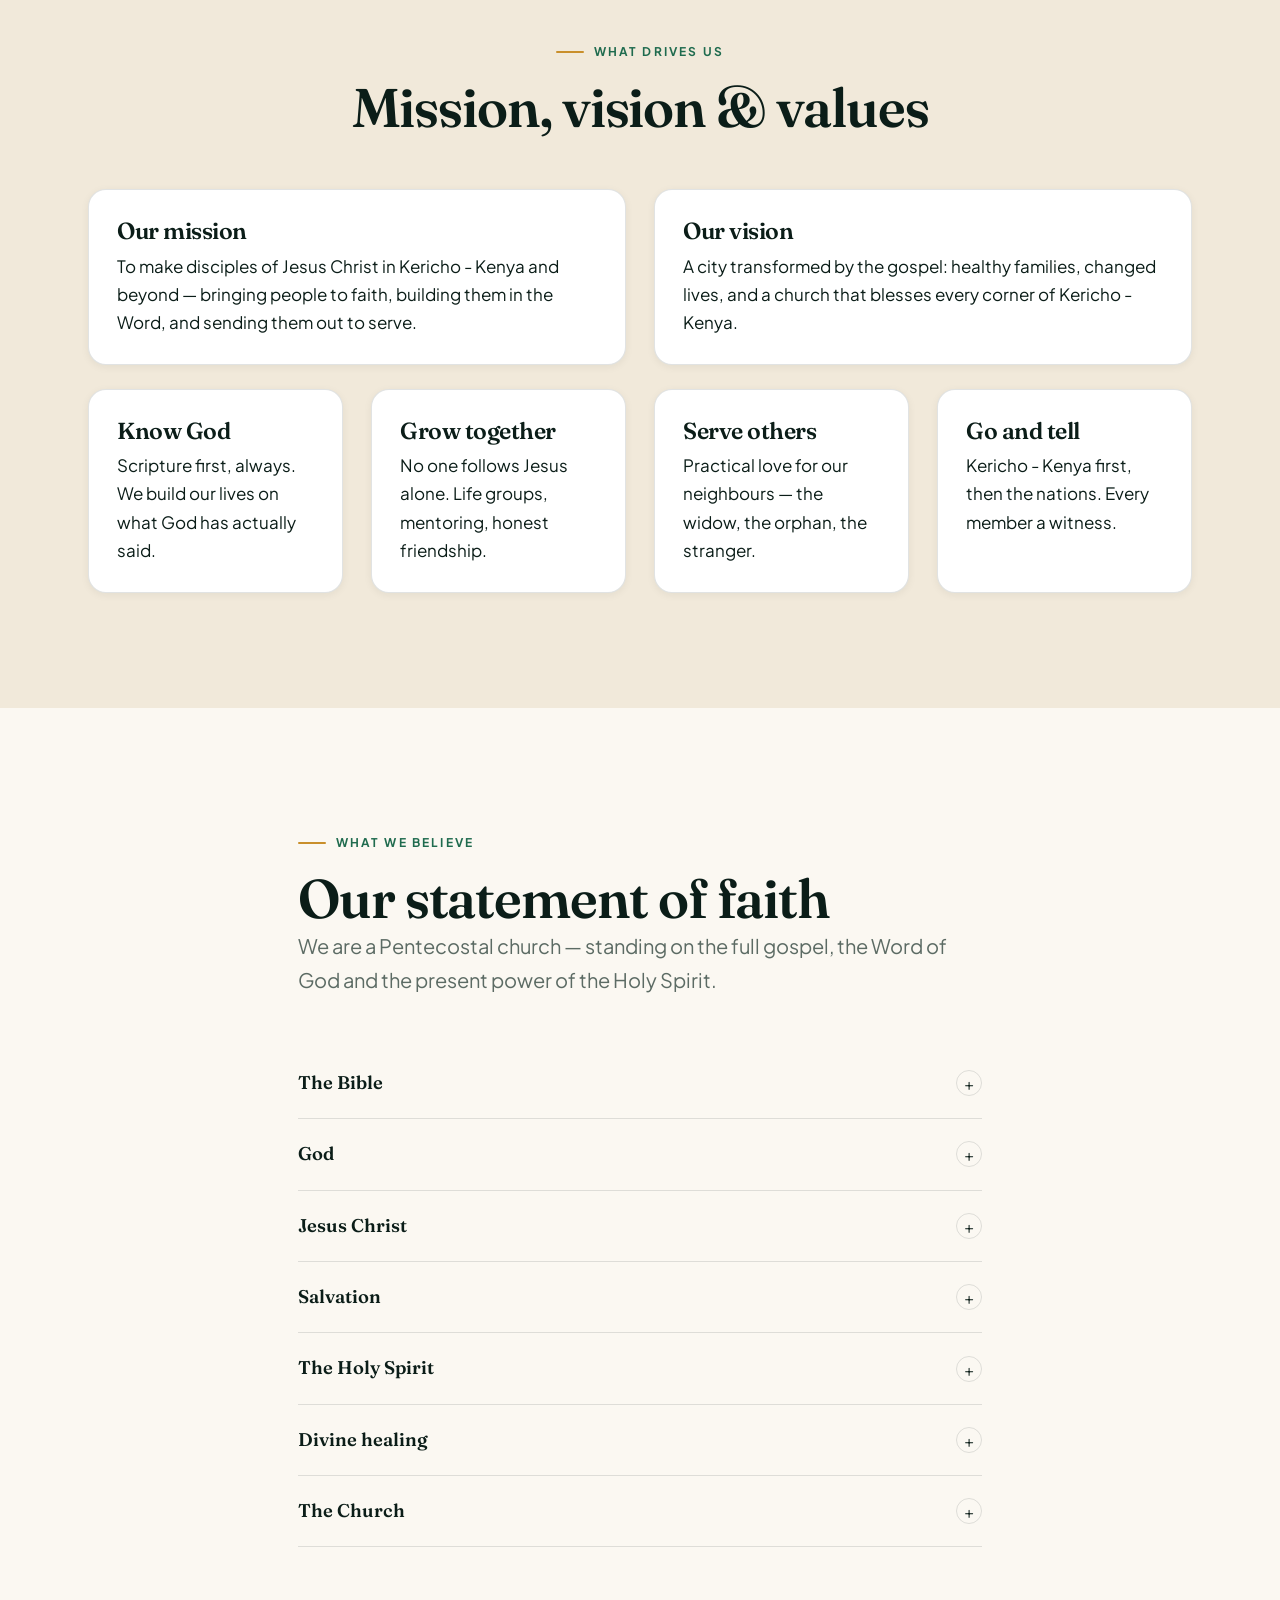
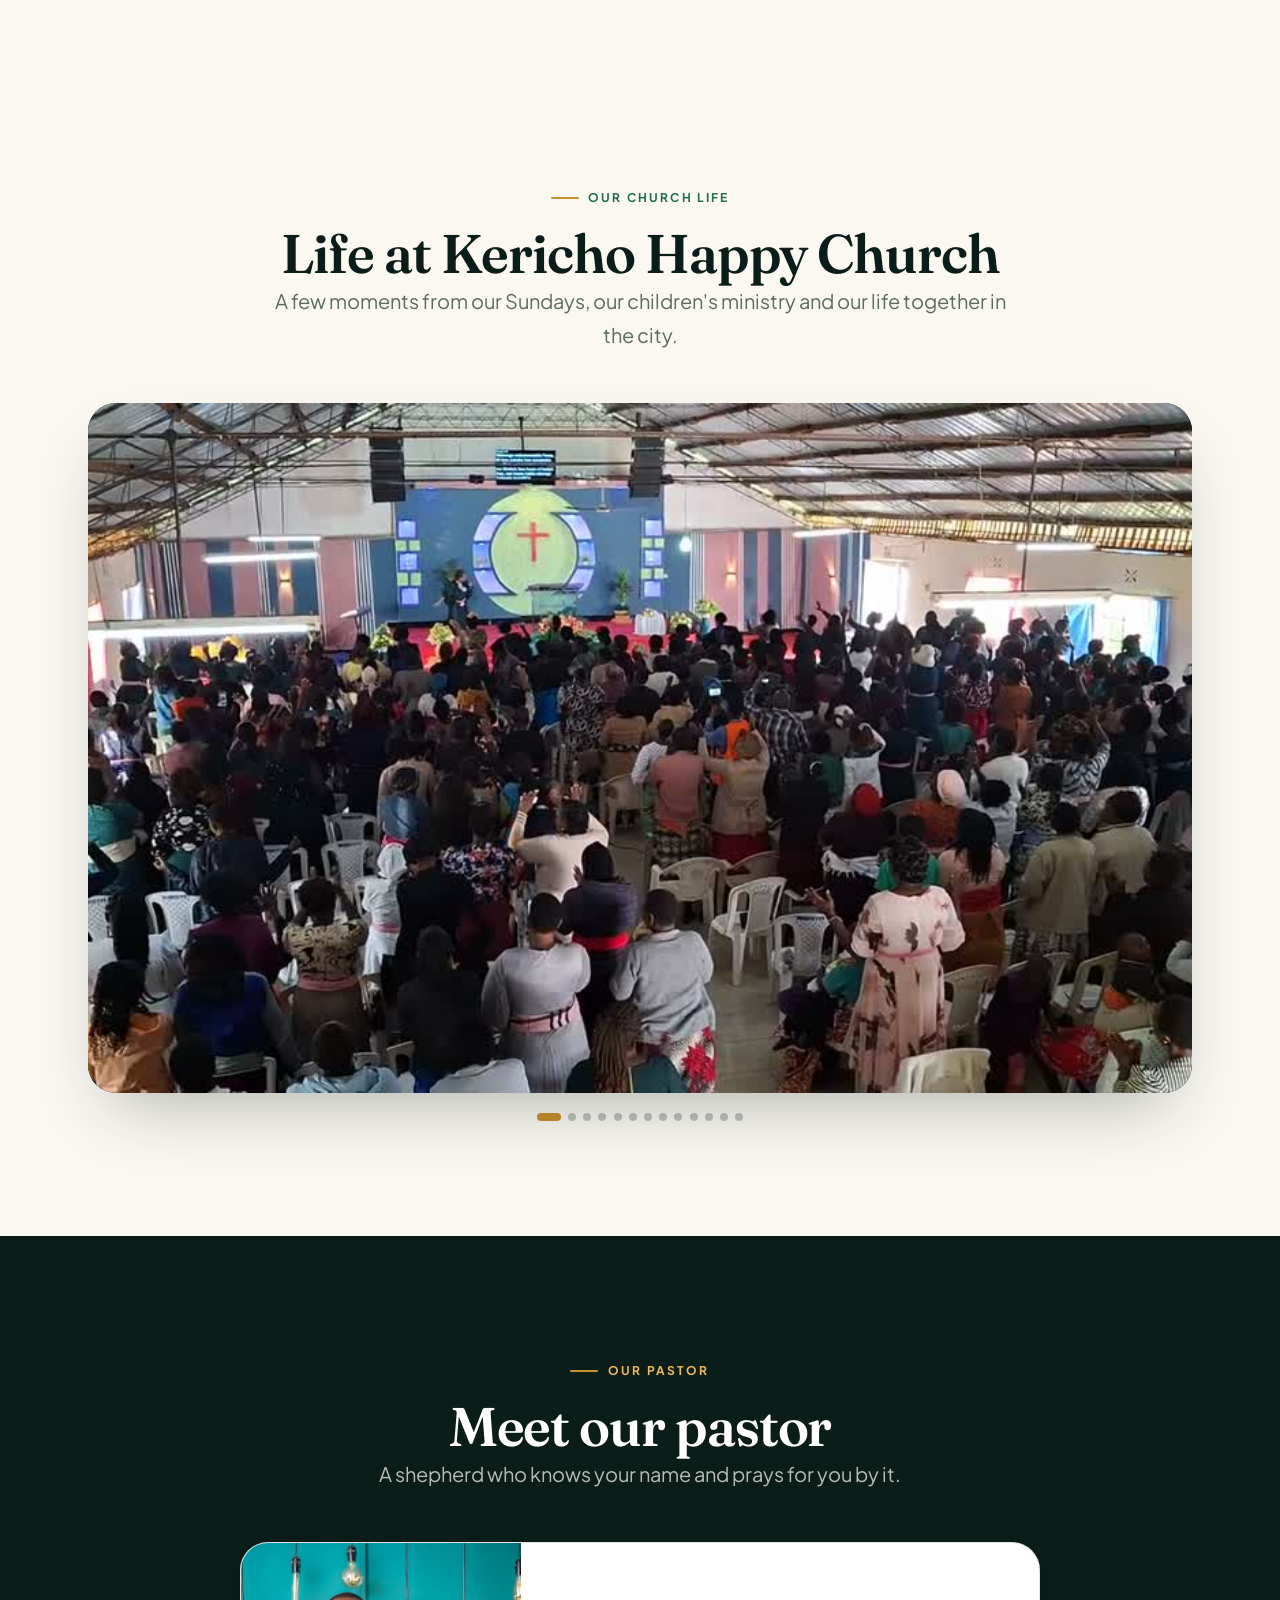
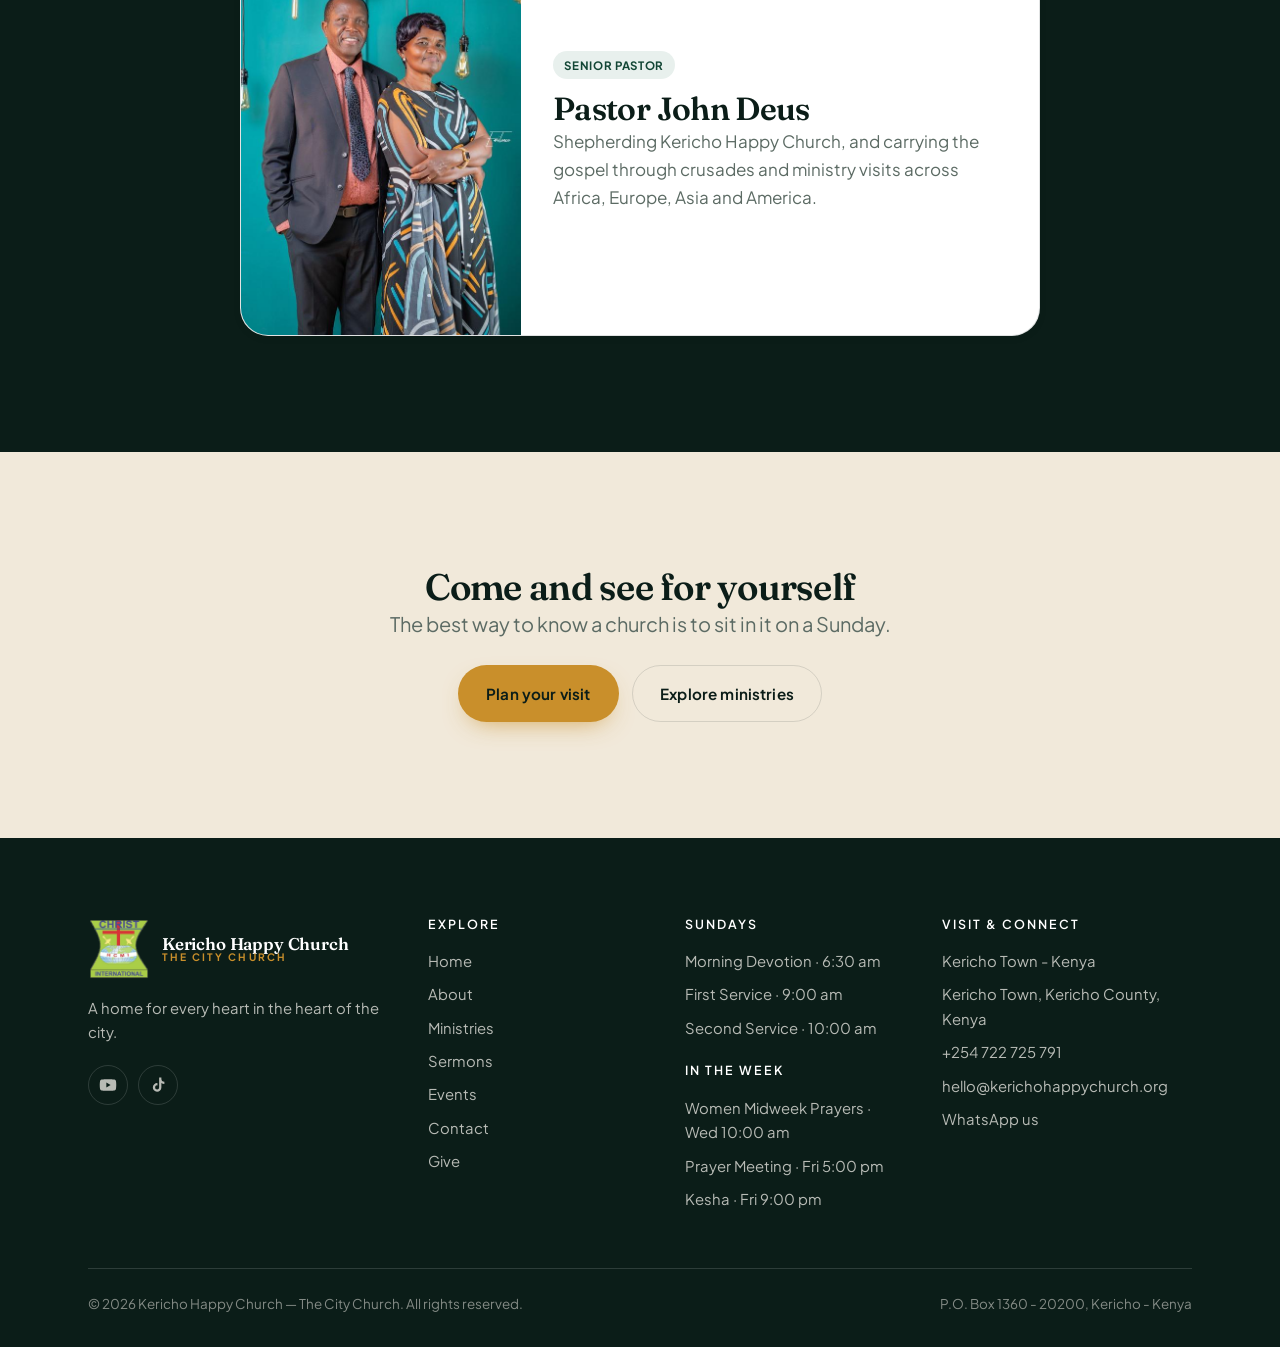
==== commit c51e4289: "Use hello@kerichohappychurch.org as the contact address" ====
--- a/about.html
+++ b/about.html
@@ -11,7 +11,7 @@
 <link rel="preconnect" href="https://fonts.googleapis.com">
 <link rel="preconnect" href="https://fonts.gstatic.com" crossorigin>
 <link href="https://fonts.googleapis.com/css2?family=Fraunces:ital,opsz,wght@0,9..144,400..700;1,9..144,400..600&family=Plus+Jakarta+Sans:wght@400;500;600;700&display=swap" rel="stylesheet">
-<link rel="stylesheet" href="assets/css/styles.css?v=202609112347">
+<link rel="stylesheet" href="assets/css/styles.css?v=202609120042">
 </head>
 <body>
 <div data-header></div>
@@ -125,8 +125,8 @@
 
 </main>
 <div data-footer></div>
-<script src="assets/js/site.config.js?v=202609112347"></script>
-<script src="assets/js/site.js?v=202609112347"></script>
+<script src="assets/js/site.config.js?v=202609120042"></script>
+<script src="assets/js/site.js?v=202609120042"></script>
 <script>
   (function () {
     var host = document.querySelector("[data-leaders]");
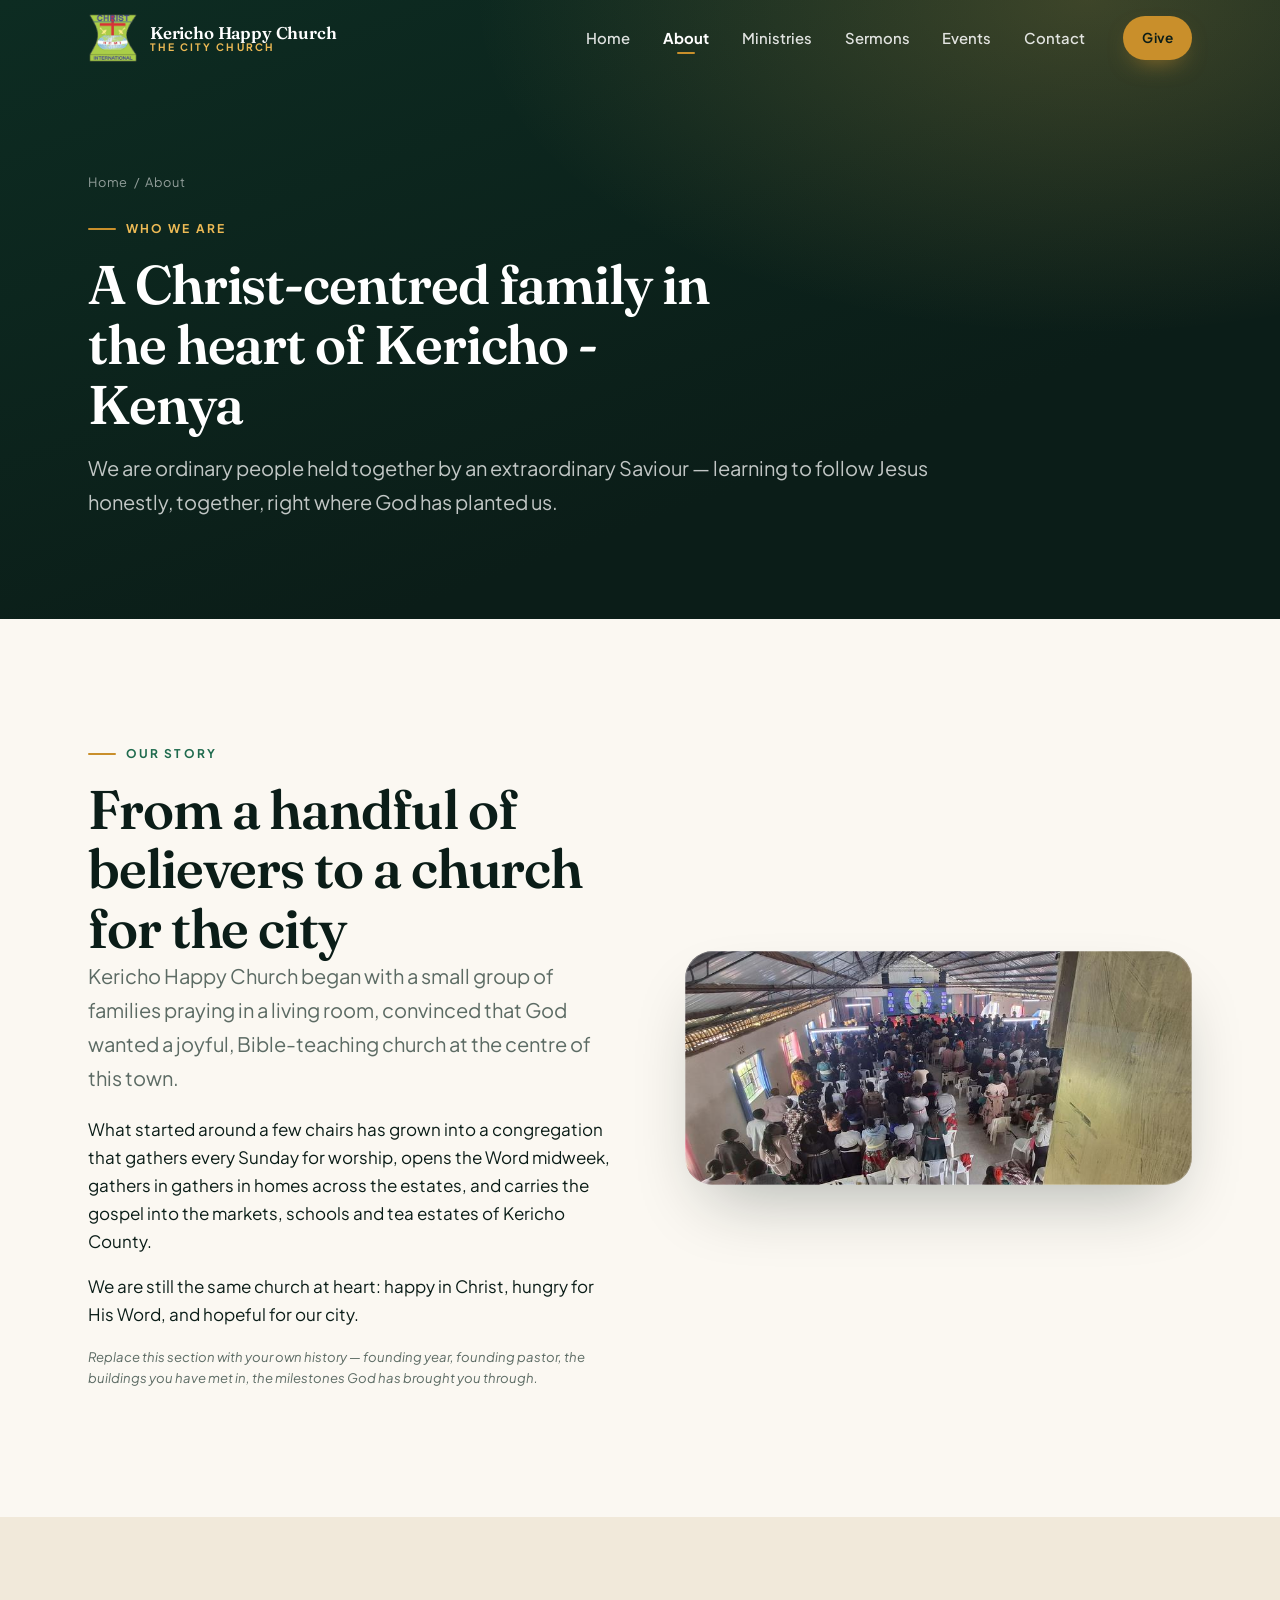
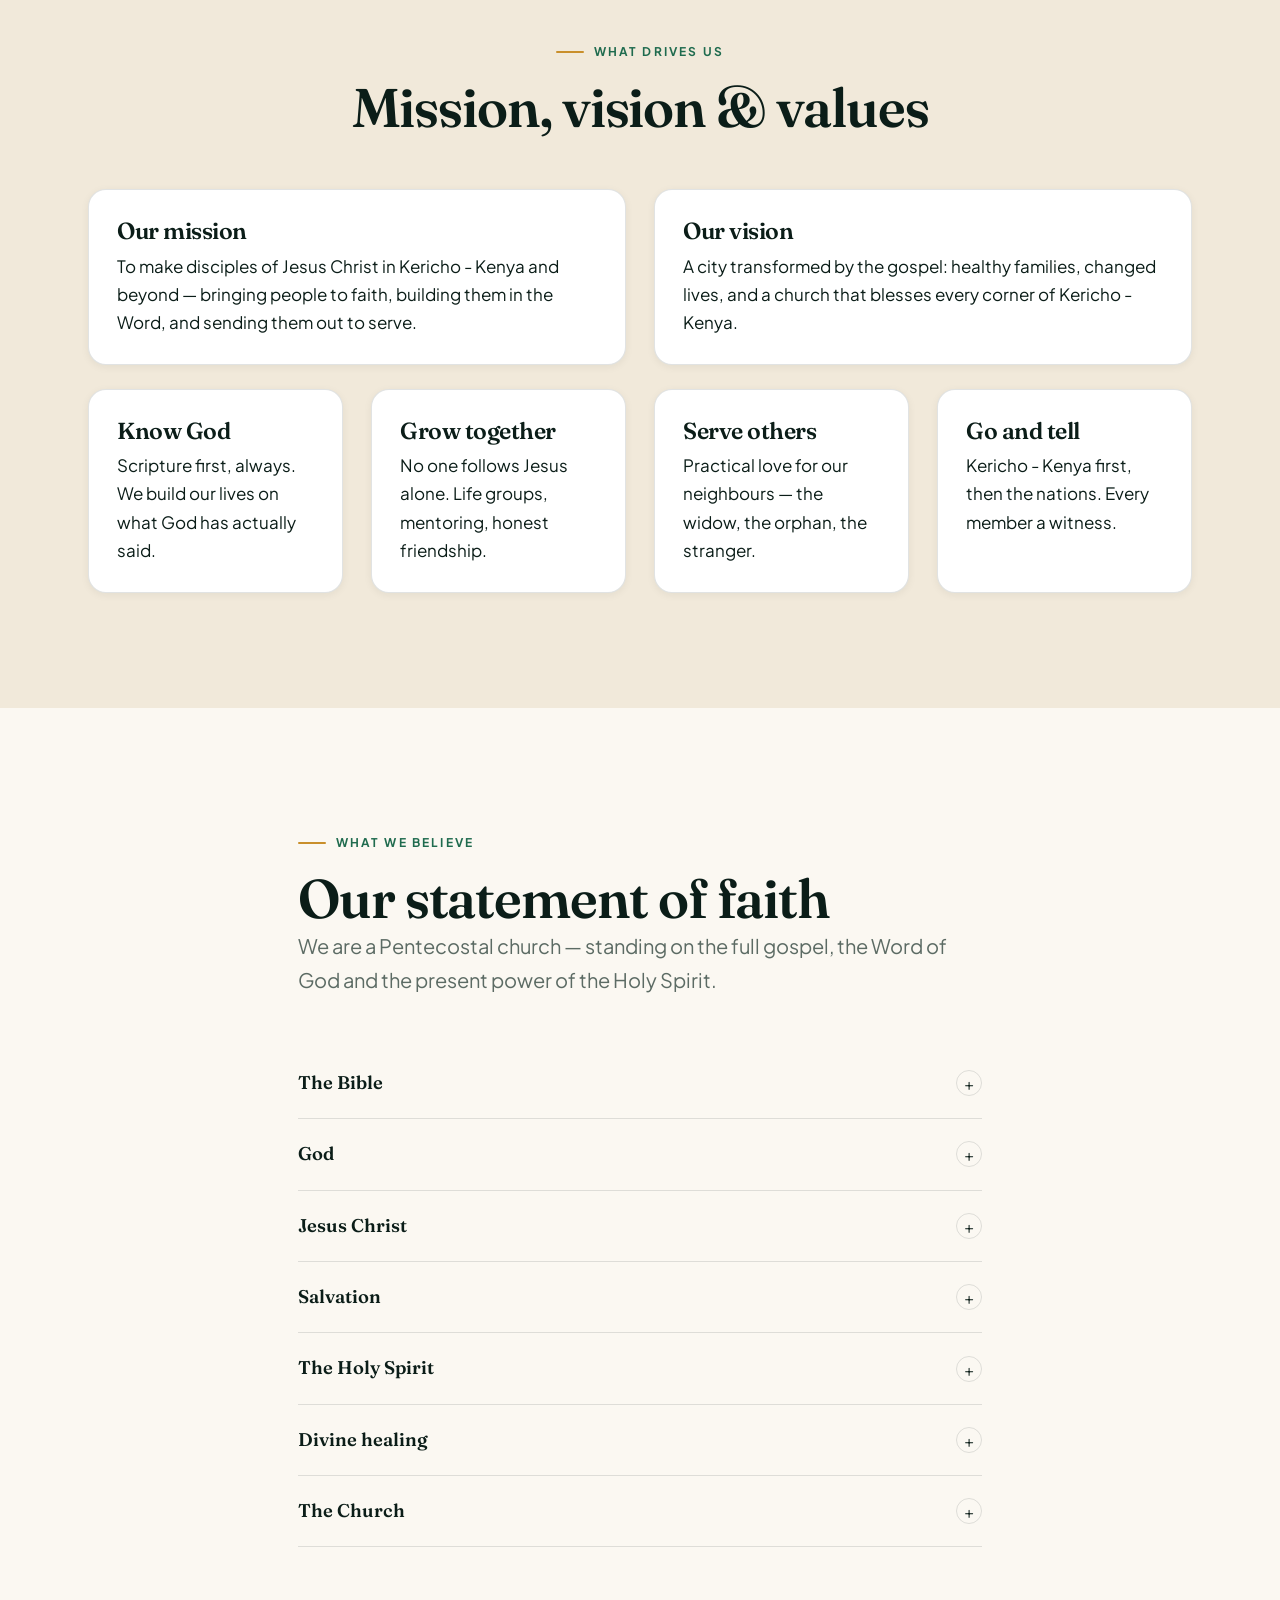
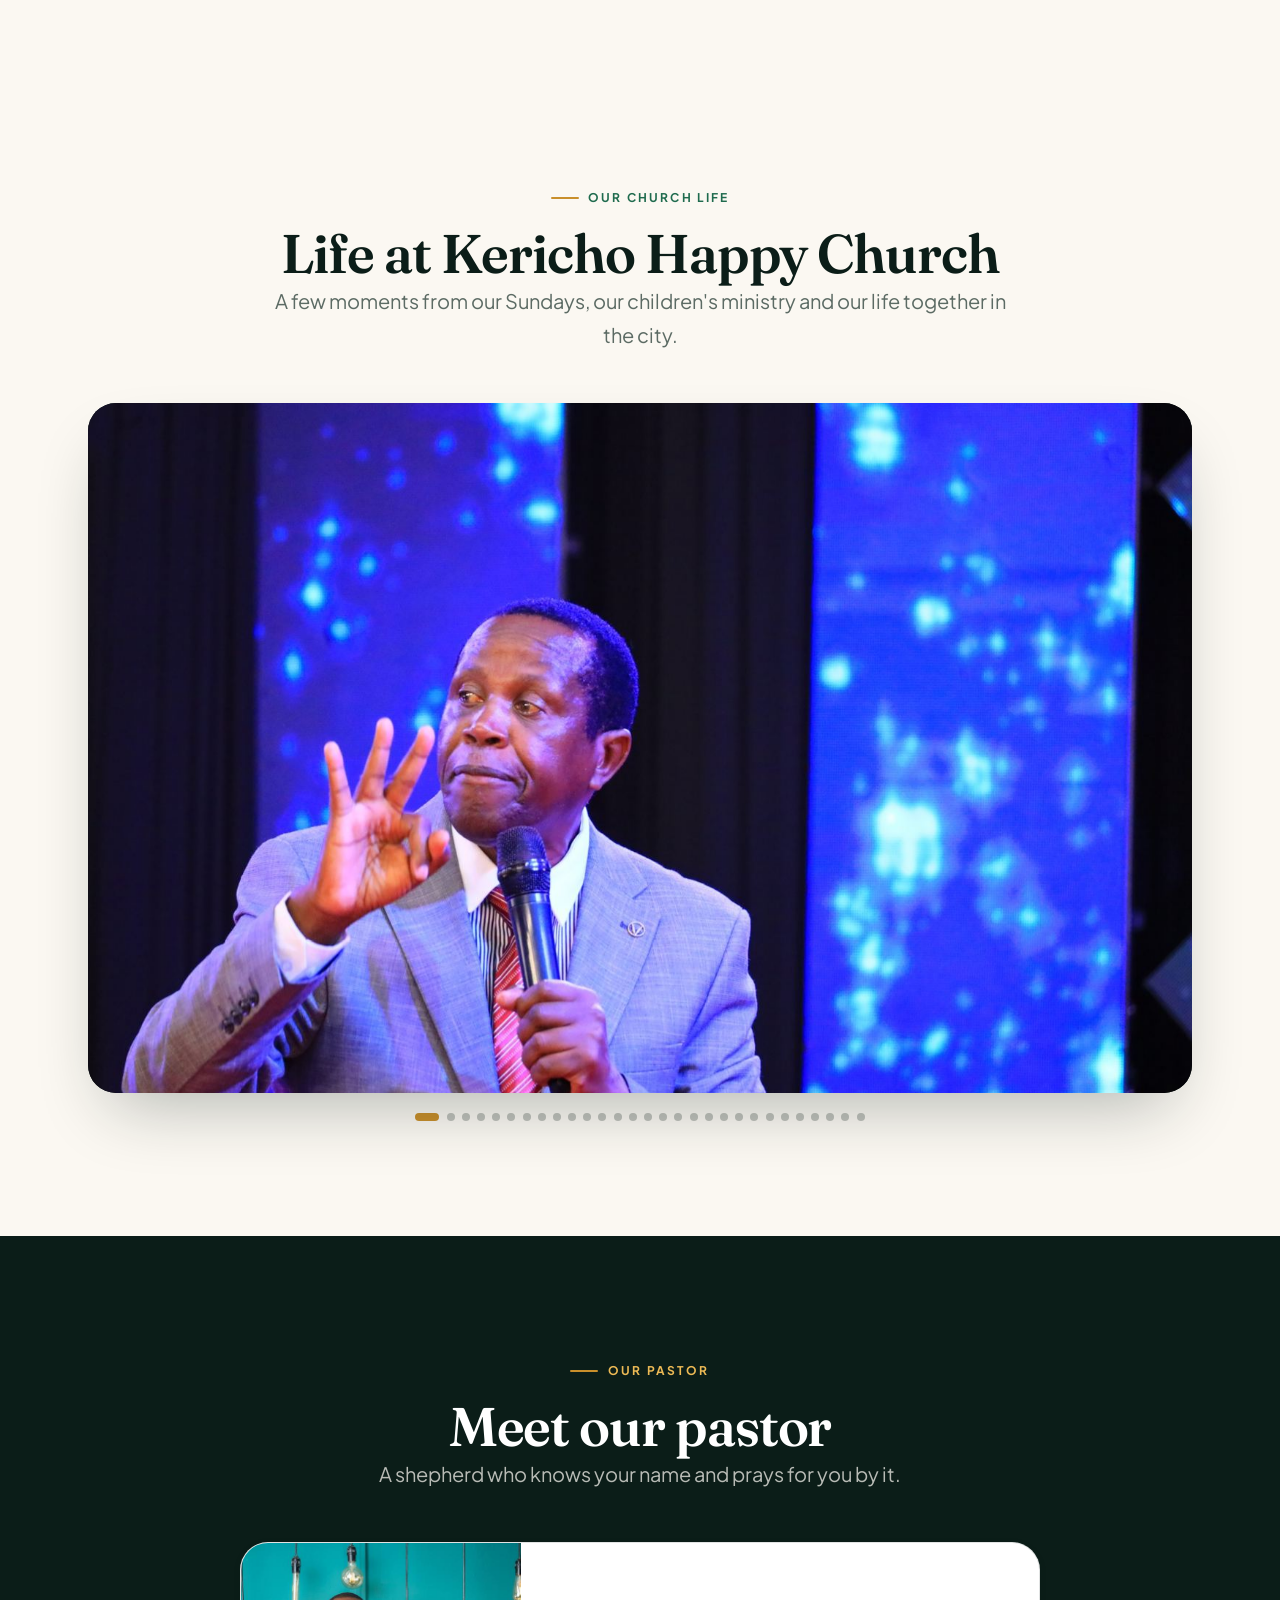
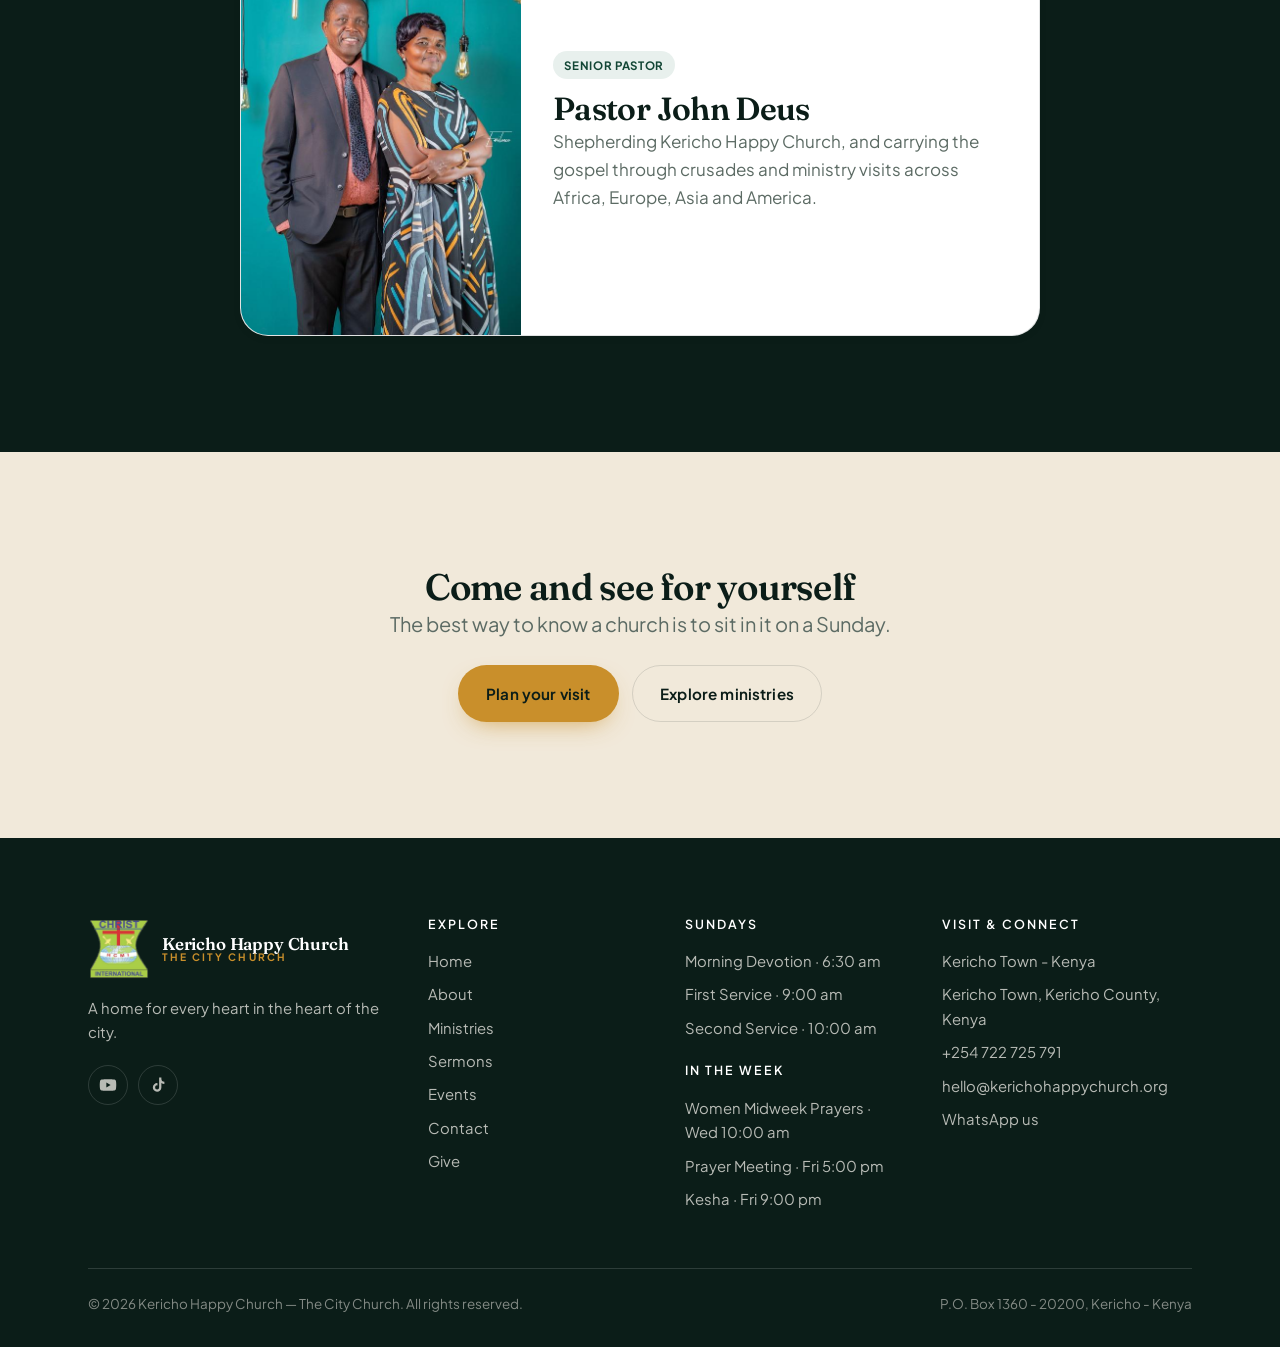
==== commit 912dd129: "Add 16 service photos, led by the highlight The close-up of Pastor John Deus teaching is the first s" ====
--- a/about.html
+++ b/about.html
@@ -11,7 +11,7 @@
 <link rel="preconnect" href="https://fonts.googleapis.com">
 <link rel="preconnect" href="https://fonts.gstatic.com" crossorigin>
 <link href="https://fonts.googleapis.com/css2?family=Fraunces:ital,opsz,wght@0,9..144,400..700;1,9..144,400..600&family=Plus+Jakarta+Sans:wght@400;500;600;700&display=swap" rel="stylesheet">
-<link rel="stylesheet" href="assets/css/styles.css?v=202609120042">
+<link rel="stylesheet" href="assets/css/styles.css?v=202609231600">
 </head>
 <body>
 <div data-header></div>
@@ -125,8 +125,8 @@
 
 </main>
 <div data-footer></div>
-<script src="assets/js/site.config.js?v=202609120042"></script>
-<script src="assets/js/site.js?v=202609120042"></script>
+<script src="assets/js/site.config.js?v=202609231600"></script>
+<script src="assets/js/site.js?v=202609231600"></script>
 <script>
   (function () {
     var host = document.querySelector("[data-leaders]");
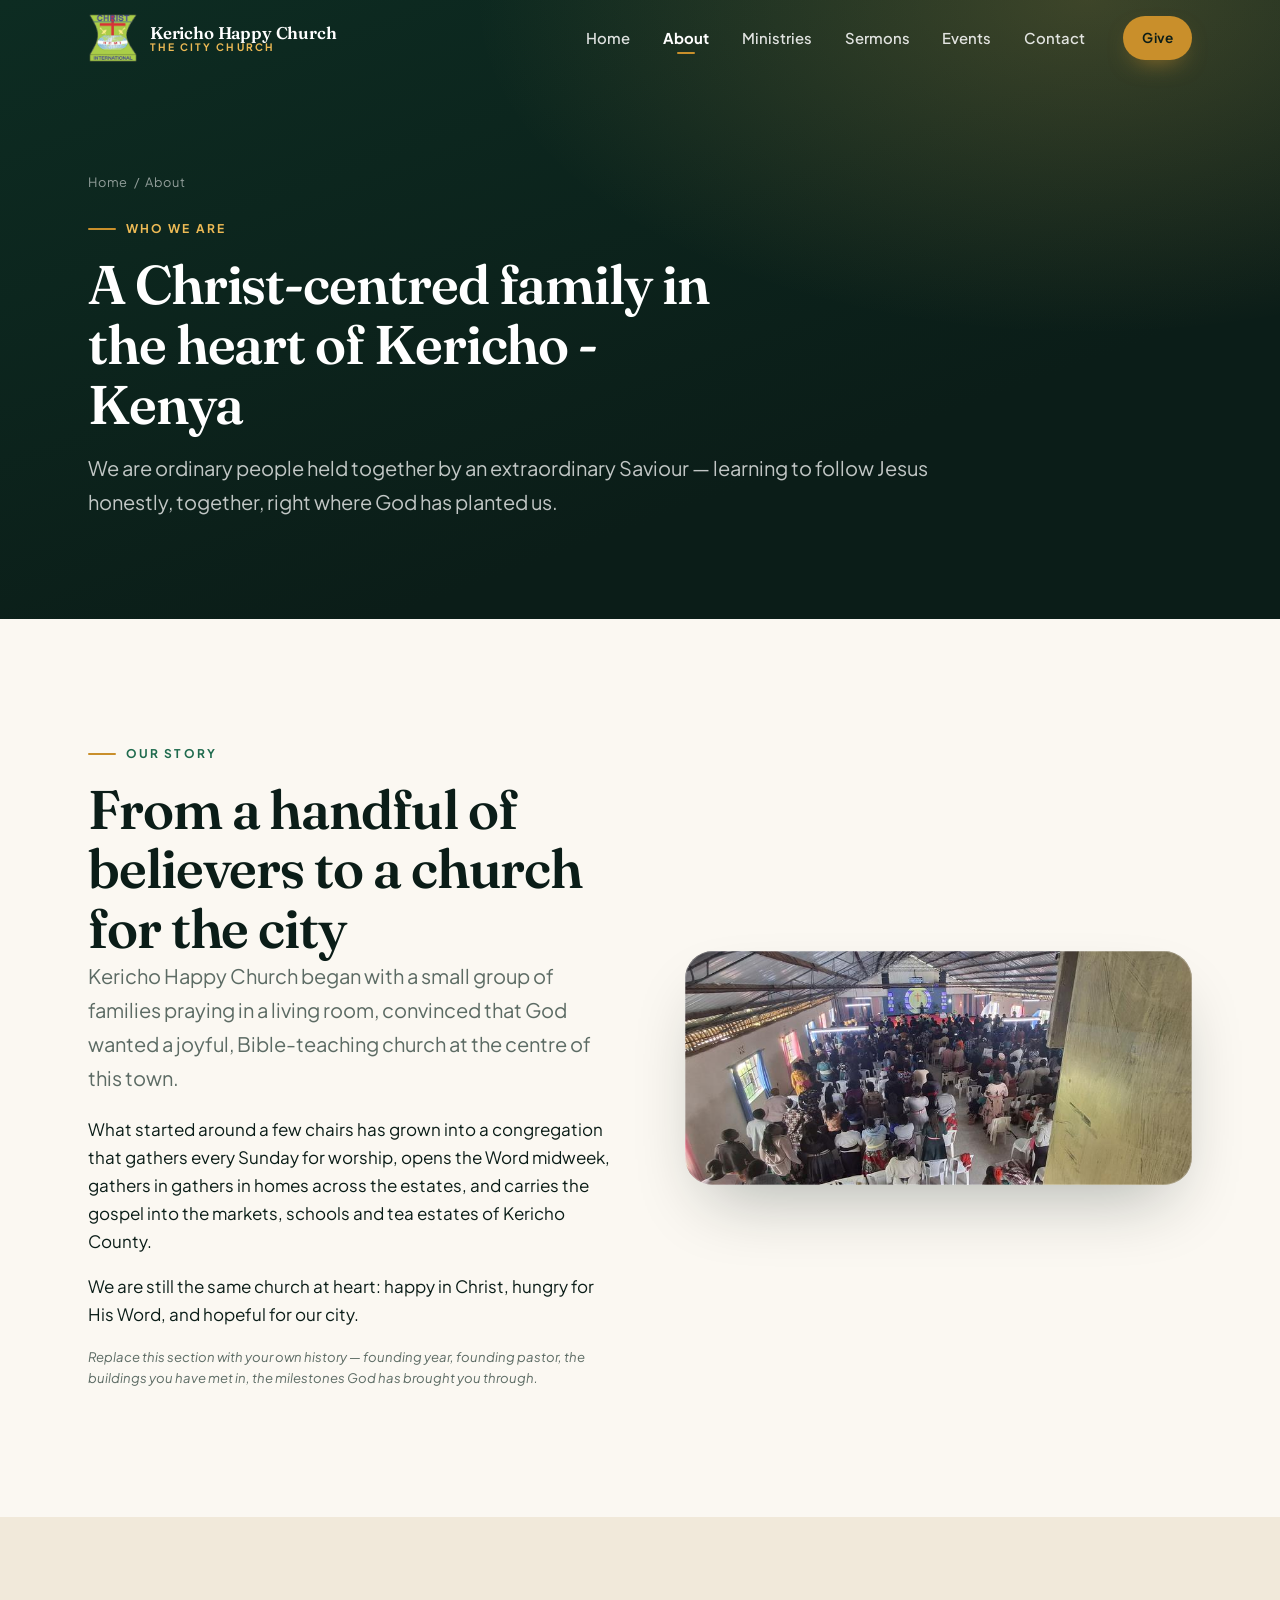
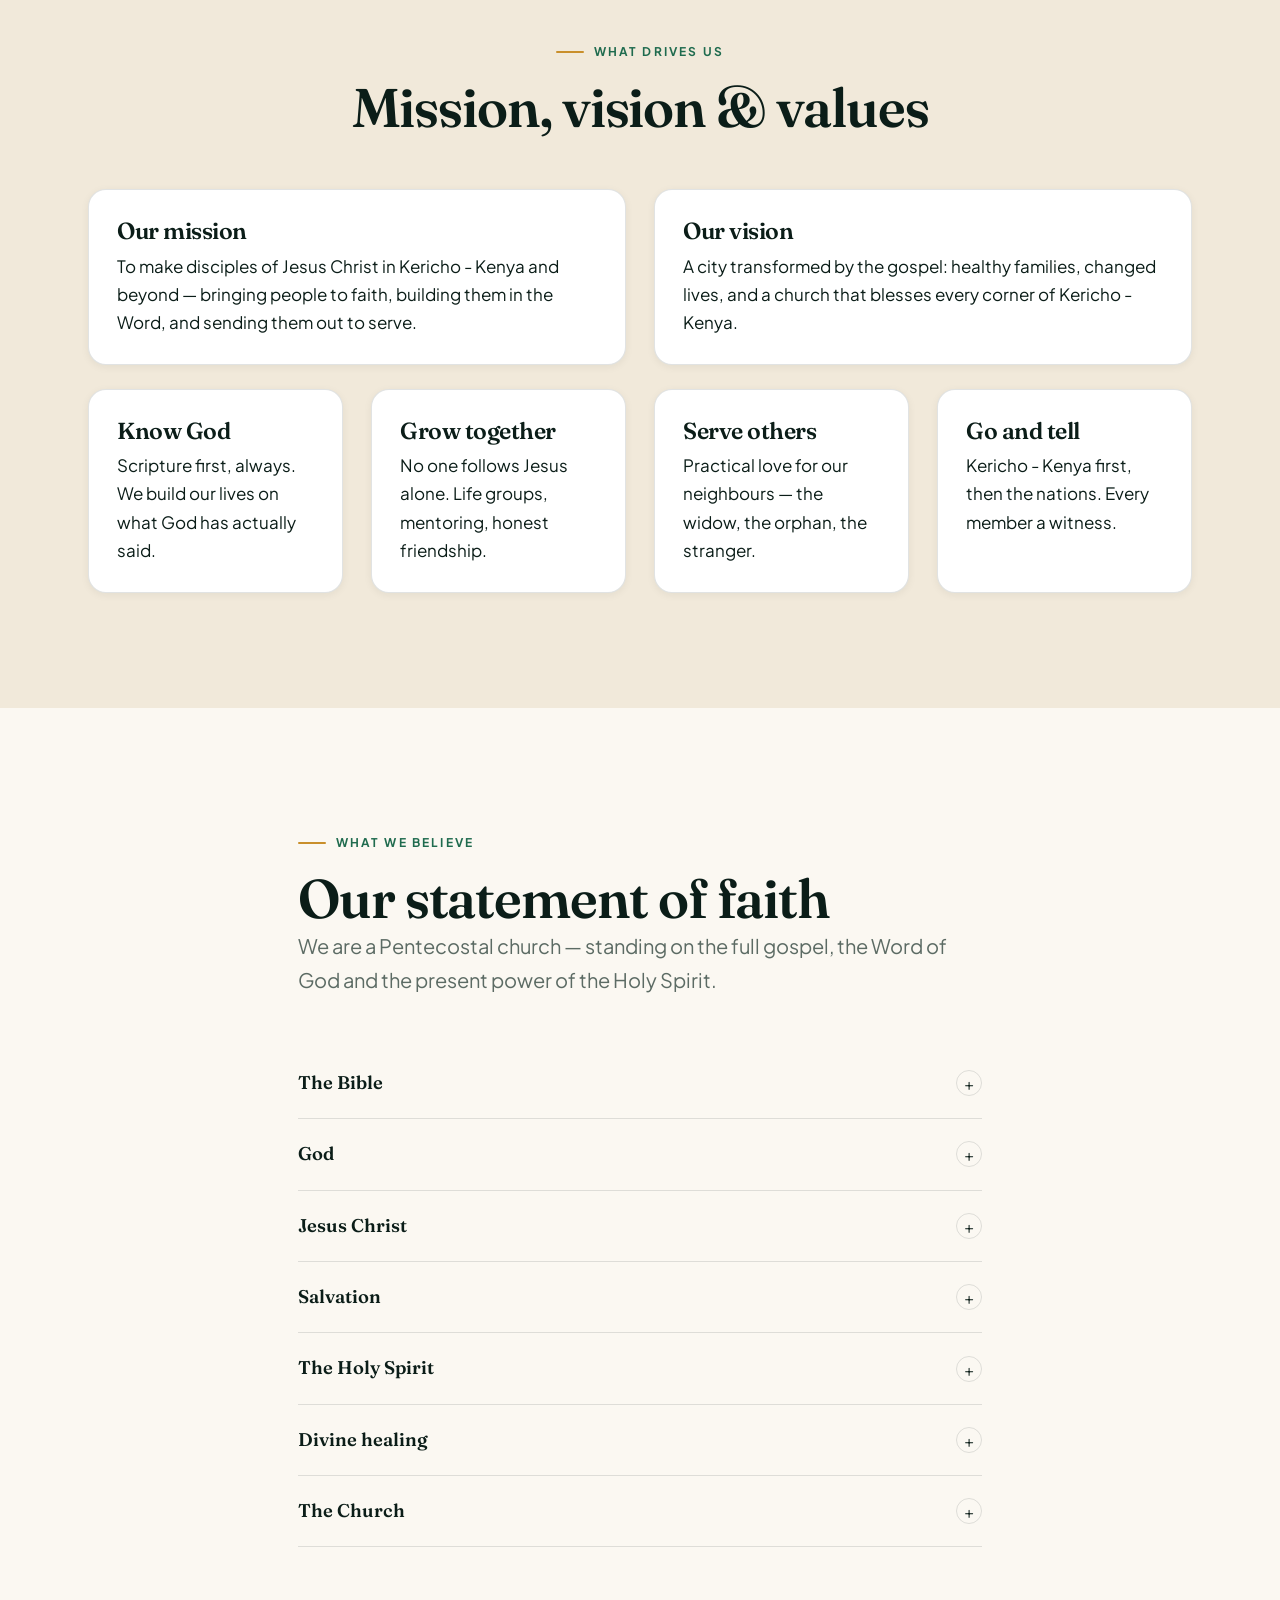
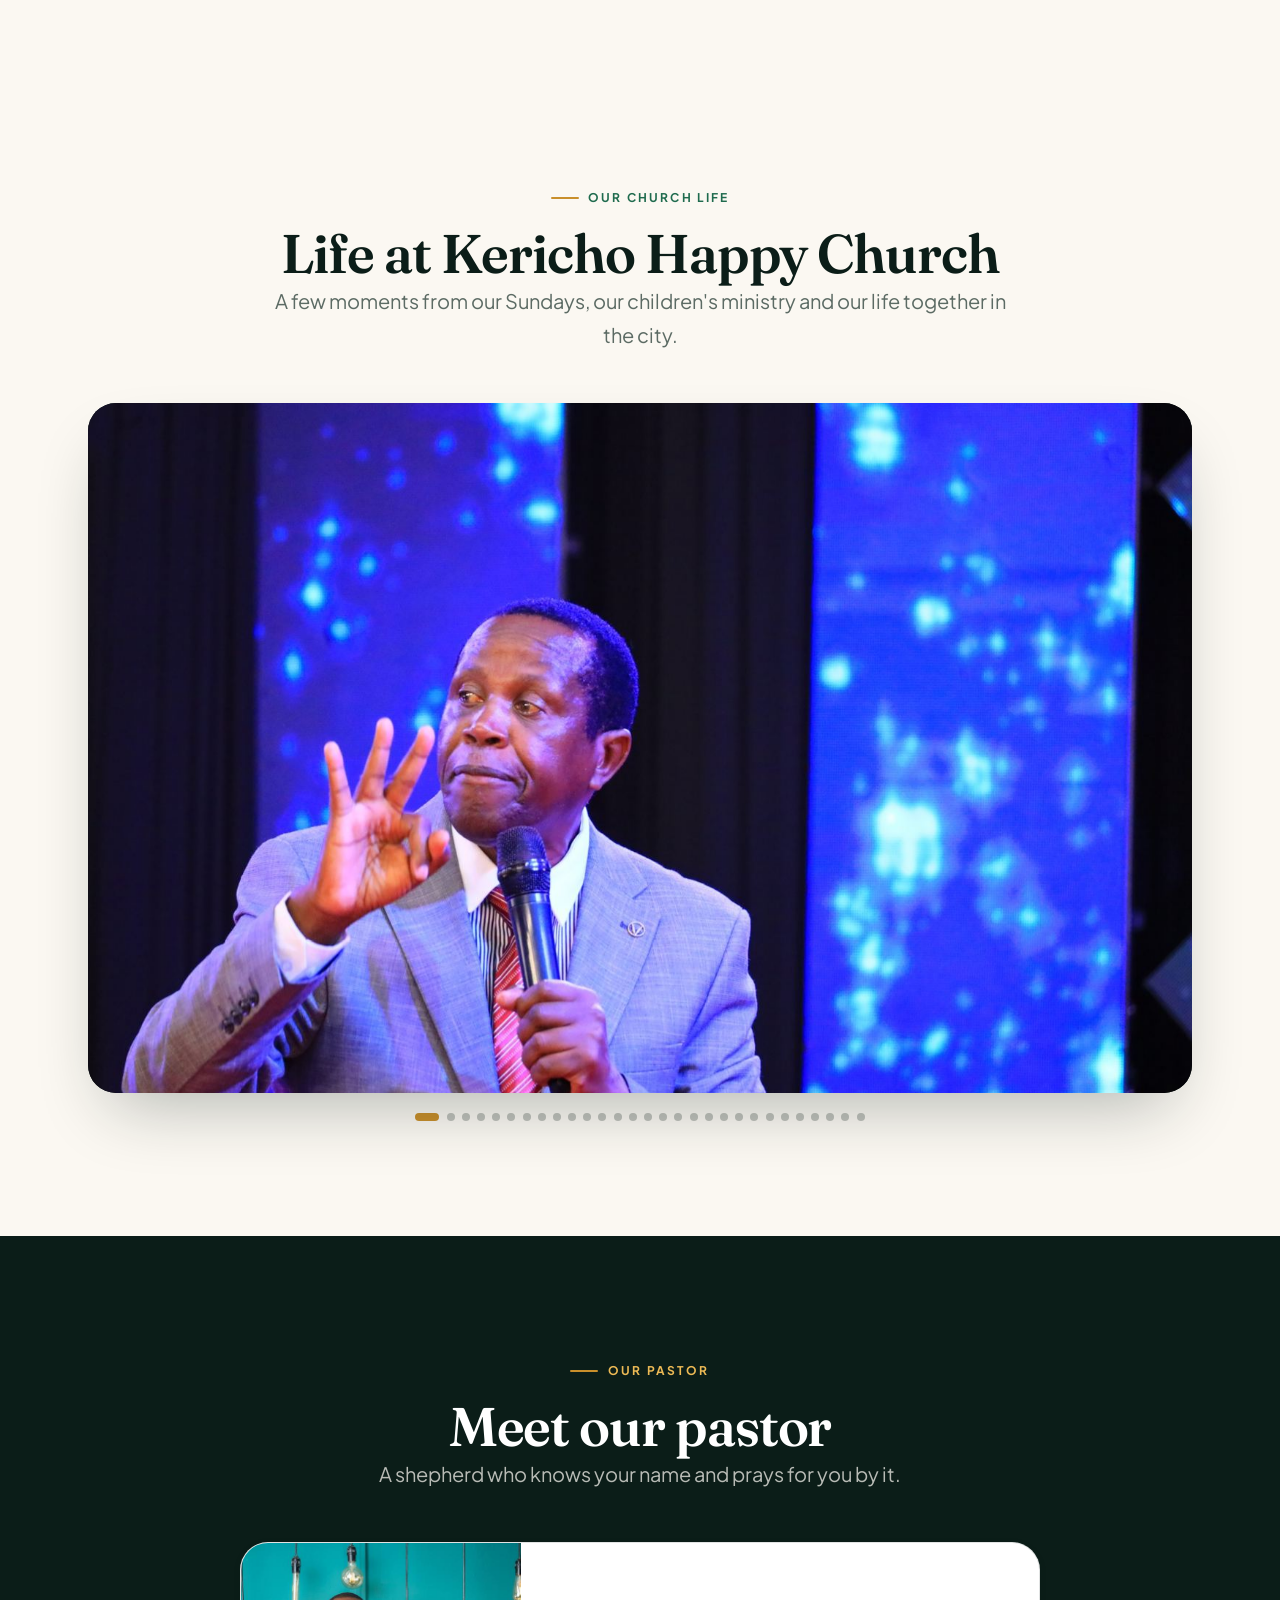
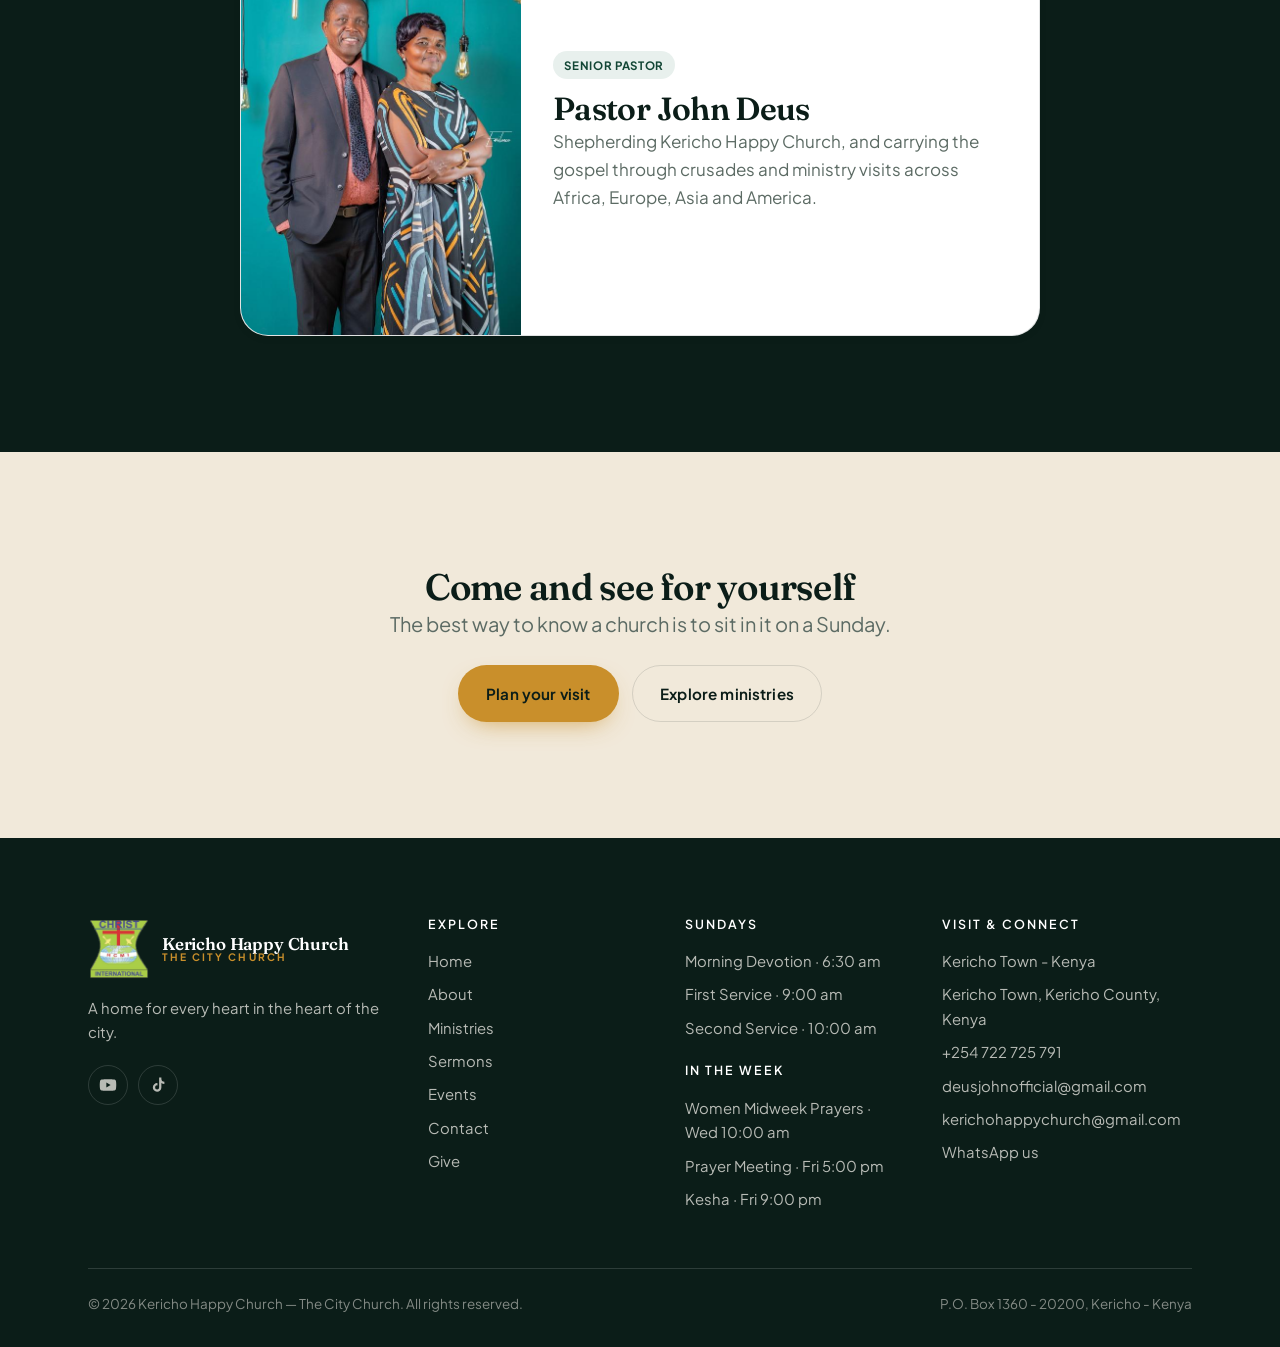
==== commit 2e59f76a: "Use two working Gmail addresses for contact Replaces hello@kerichohappychurch.org, which bounced bec" ====
--- a/about.html
+++ b/about.html
@@ -11,7 +11,7 @@
 <link rel="preconnect" href="https://fonts.googleapis.com">
 <link rel="preconnect" href="https://fonts.gstatic.com" crossorigin>
 <link href="https://fonts.googleapis.com/css2?family=Fraunces:ital,opsz,wght@0,9..144,400..700;1,9..144,400..600&family=Plus+Jakarta+Sans:wght@400;500;600;700&display=swap" rel="stylesheet">
-<link rel="stylesheet" href="assets/css/styles.css?v=202609231600">
+<link rel="stylesheet" href="assets/css/styles.css?v=202609231611">
 </head>
 <body>
 <div data-header></div>
@@ -125,8 +125,8 @@
 
 </main>
 <div data-footer></div>
-<script src="assets/js/site.config.js?v=202609231600"></script>
-<script src="assets/js/site.js?v=202609231600"></script>
+<script src="assets/js/site.config.js?v=202609231611"></script>
+<script src="assets/js/site.js?v=202609231611"></script>
 <script>
   (function () {
     var host = document.querySelector("[data-leaders]");
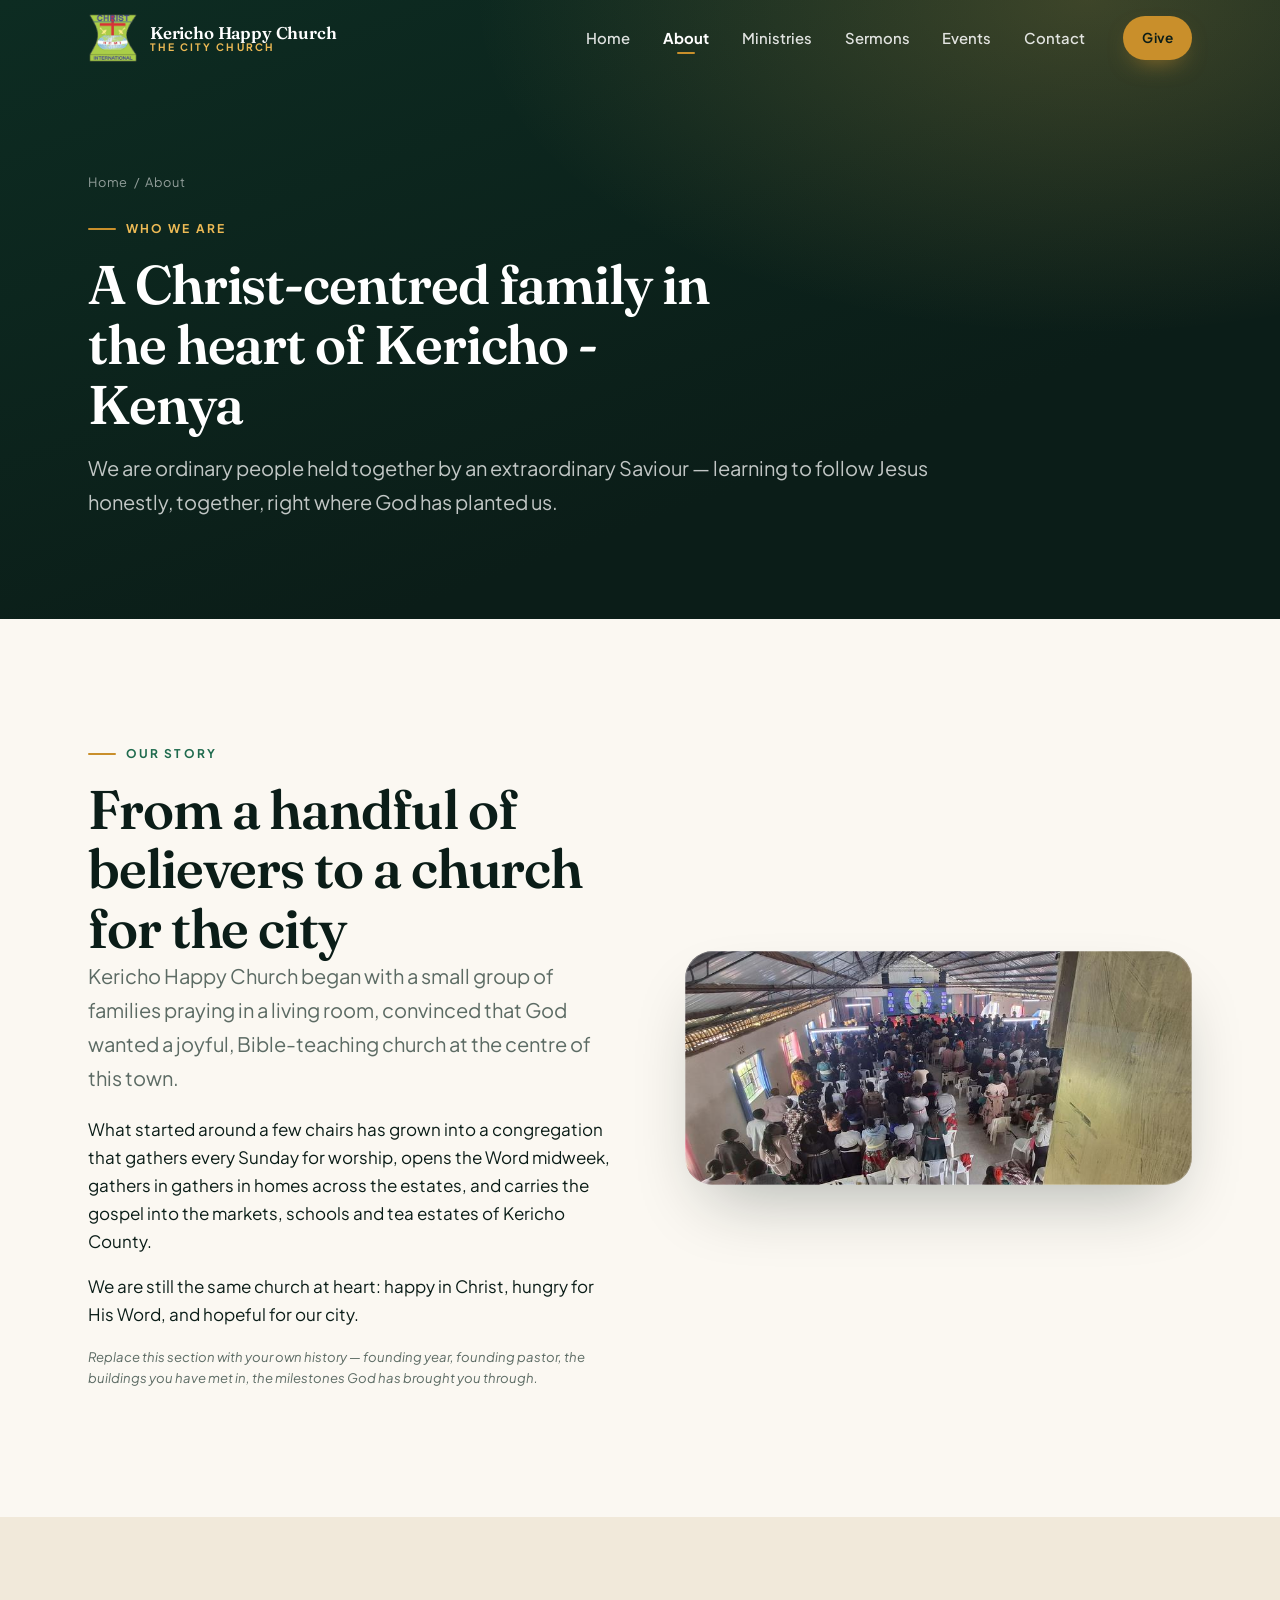
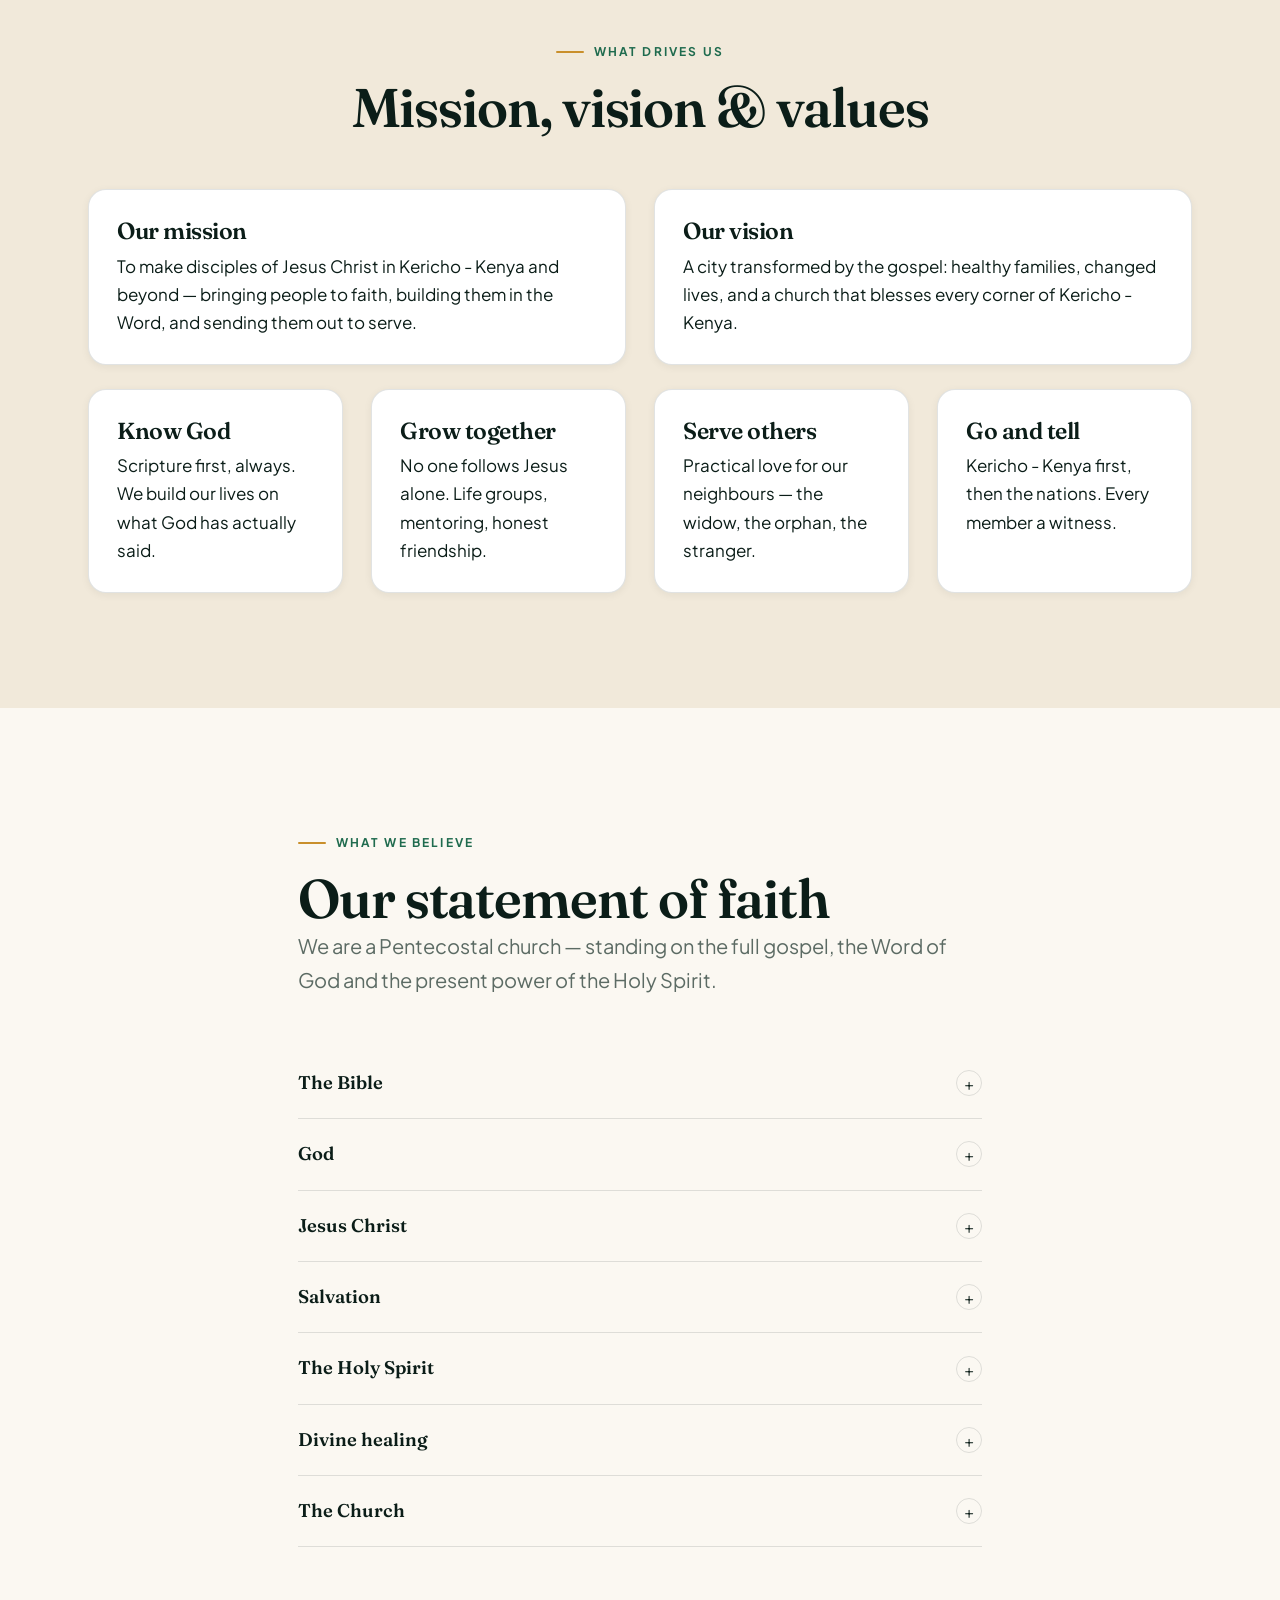
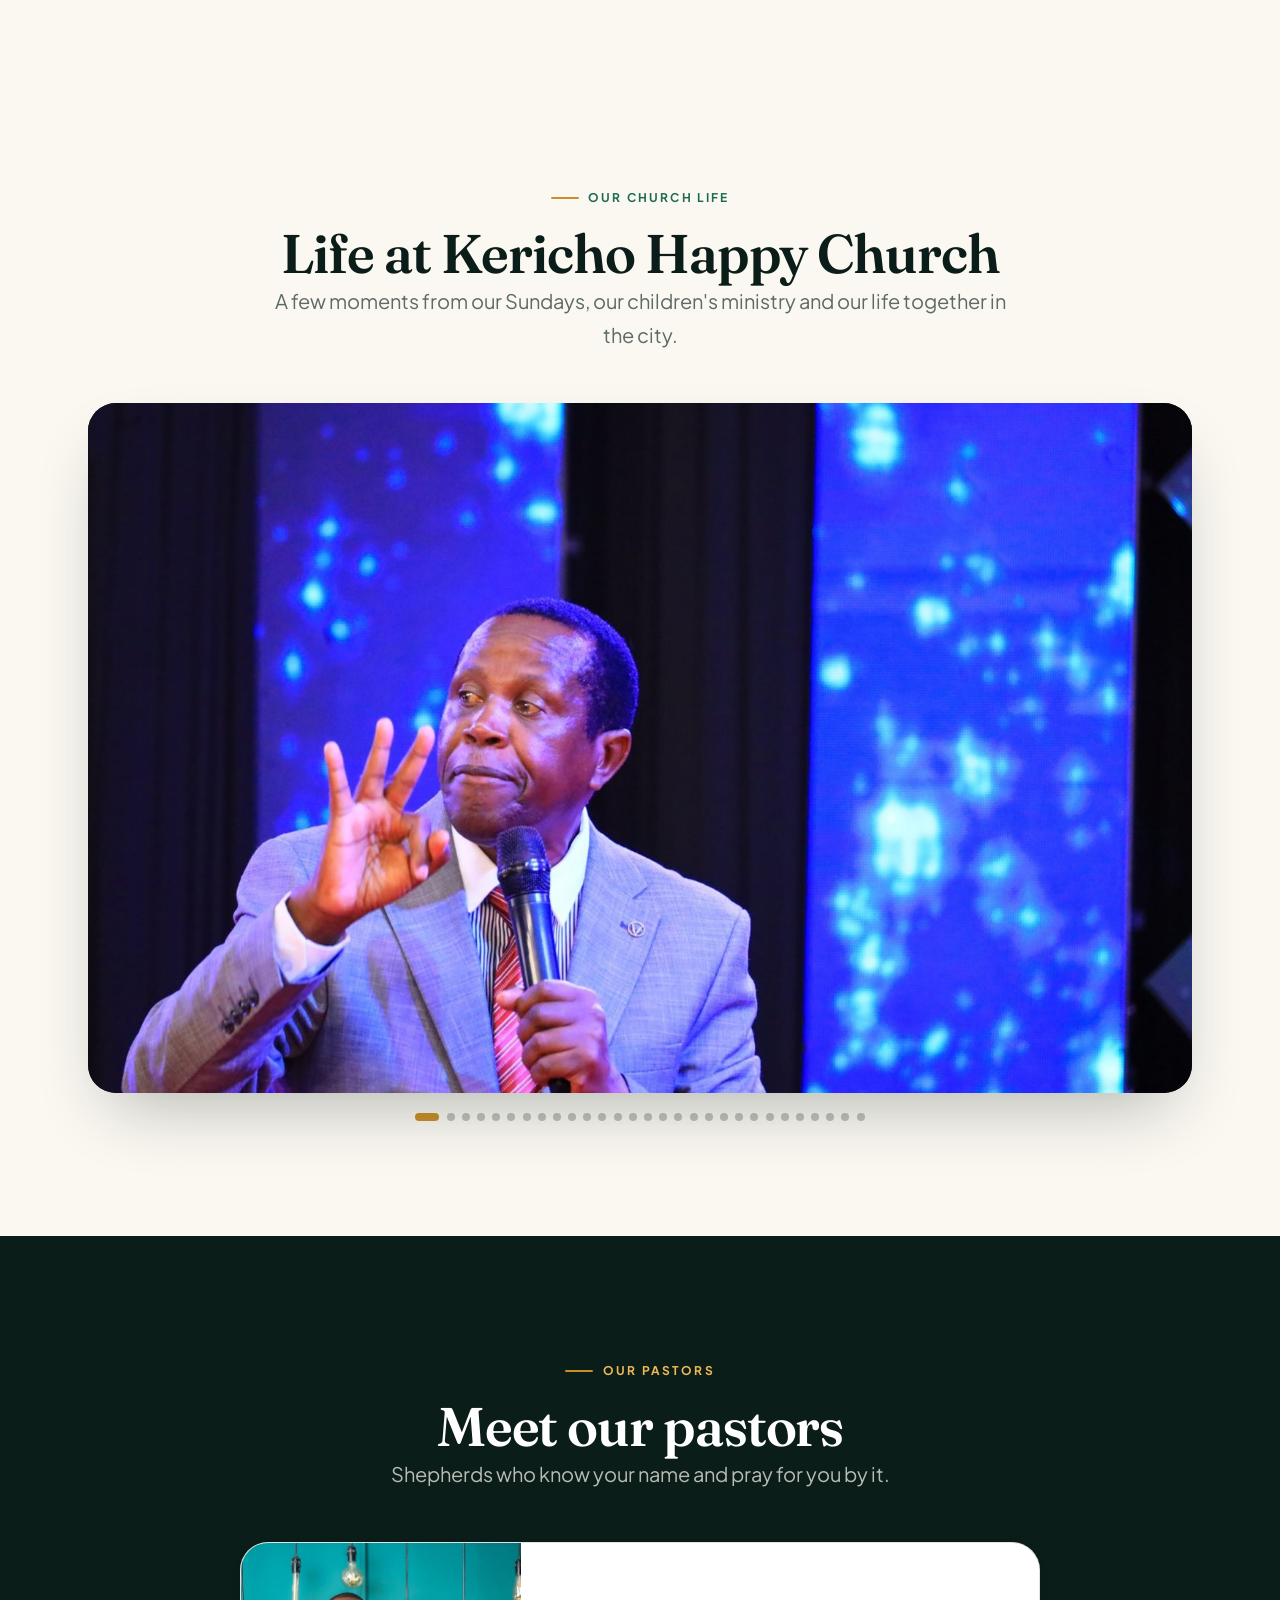
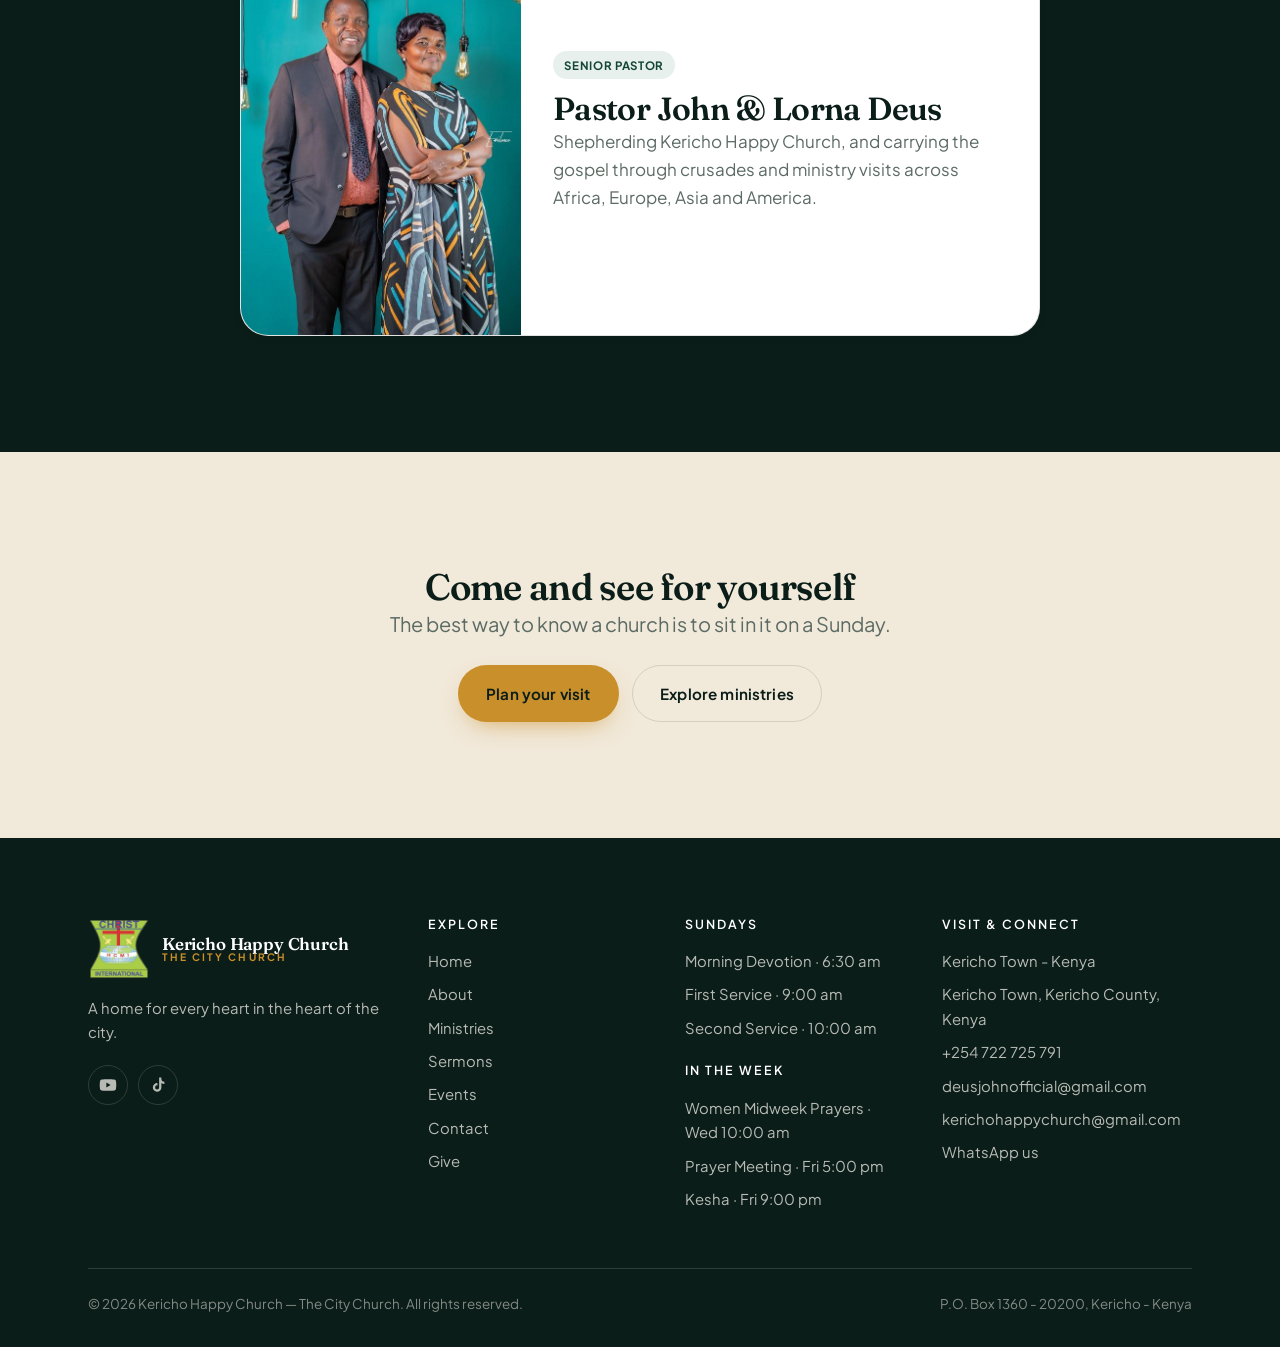
==== commit 29cbef7a: "Put the best new photos on the homepage; name both pastors Adds a 'Sundays at Kericho Happy Church' " ====
--- a/about.html
+++ b/about.html
@@ -11,7 +11,7 @@
 <link rel="preconnect" href="https://fonts.googleapis.com">
 <link rel="preconnect" href="https://fonts.gstatic.com" crossorigin>
 <link href="https://fonts.googleapis.com/css2?family=Fraunces:ital,opsz,wght@0,9..144,400..700;1,9..144,400..600&family=Plus+Jakarta+Sans:wght@400;500;600;700&display=swap" rel="stylesheet">
-<link rel="stylesheet" href="assets/css/styles.css?v=202609231611">
+<link rel="stylesheet" href="assets/css/styles.css?v=202609231617">
 </head>
 <body>
 <div data-header></div>
@@ -103,9 +103,9 @@
   <section class="section tint-dark">
     <div class="wrap">
       <div class="section-head center" data-reveal>
-        <span class="eyebrow">Our pastor</span>
-        <h2 class="h-1">Meet our pastor</h2>
-        <p class="lead">A shepherd who knows your name and prays for you by it.</p>
+        <span class="eyebrow">Our pastors</span>
+        <h2 class="h-1">Meet our pastors</h2>
+        <p class="lead">Shepherds who know your name and pray for you by it.</p>
       </div>
       <div class="grid g-4" data-leaders></div>
       
@@ -125,8 +125,8 @@
 
 </main>
 <div data-footer></div>
-<script src="assets/js/site.config.js?v=202609231611"></script>
-<script src="assets/js/site.js?v=202609231611"></script>
+<script src="assets/js/site.config.js?v=202609231617"></script>
+<script src="assets/js/site.js?v=202609231617"></script>
 <script>
   (function () {
     var host = document.querySelector("[data-leaders]");
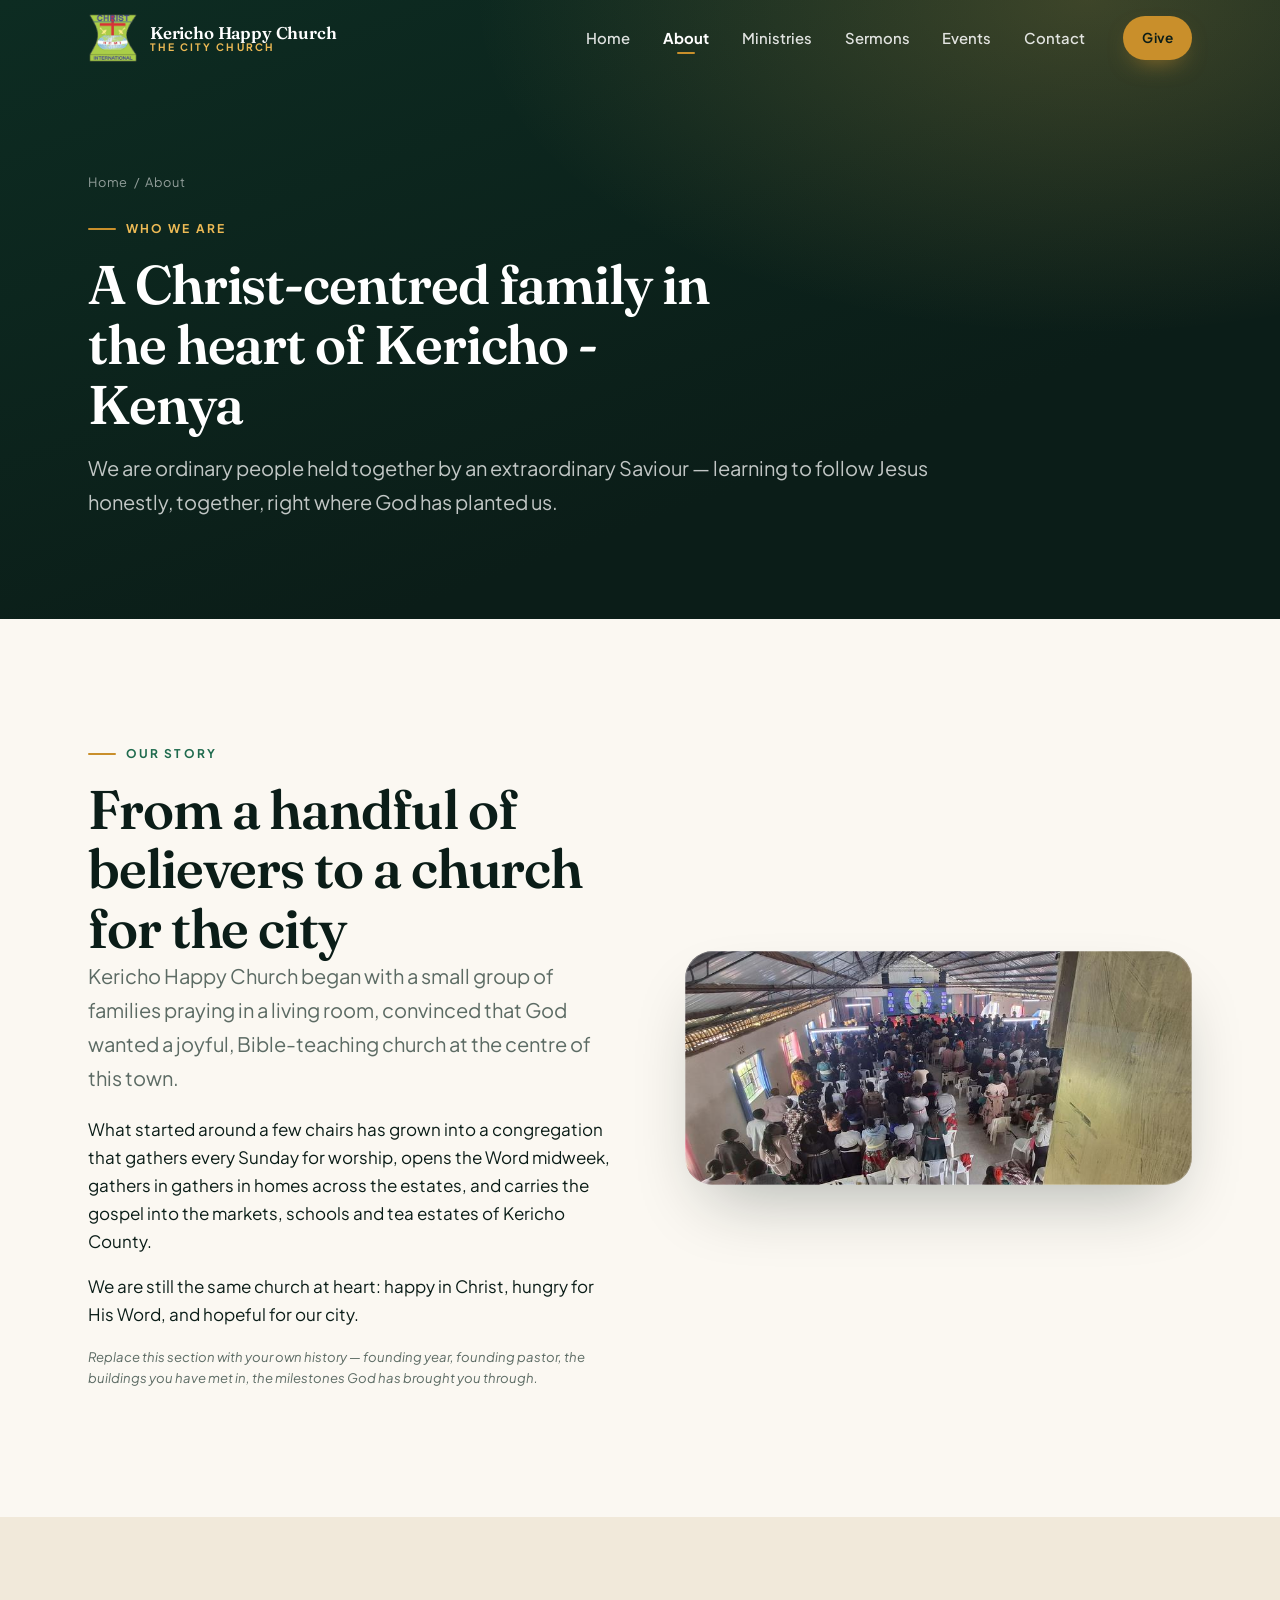
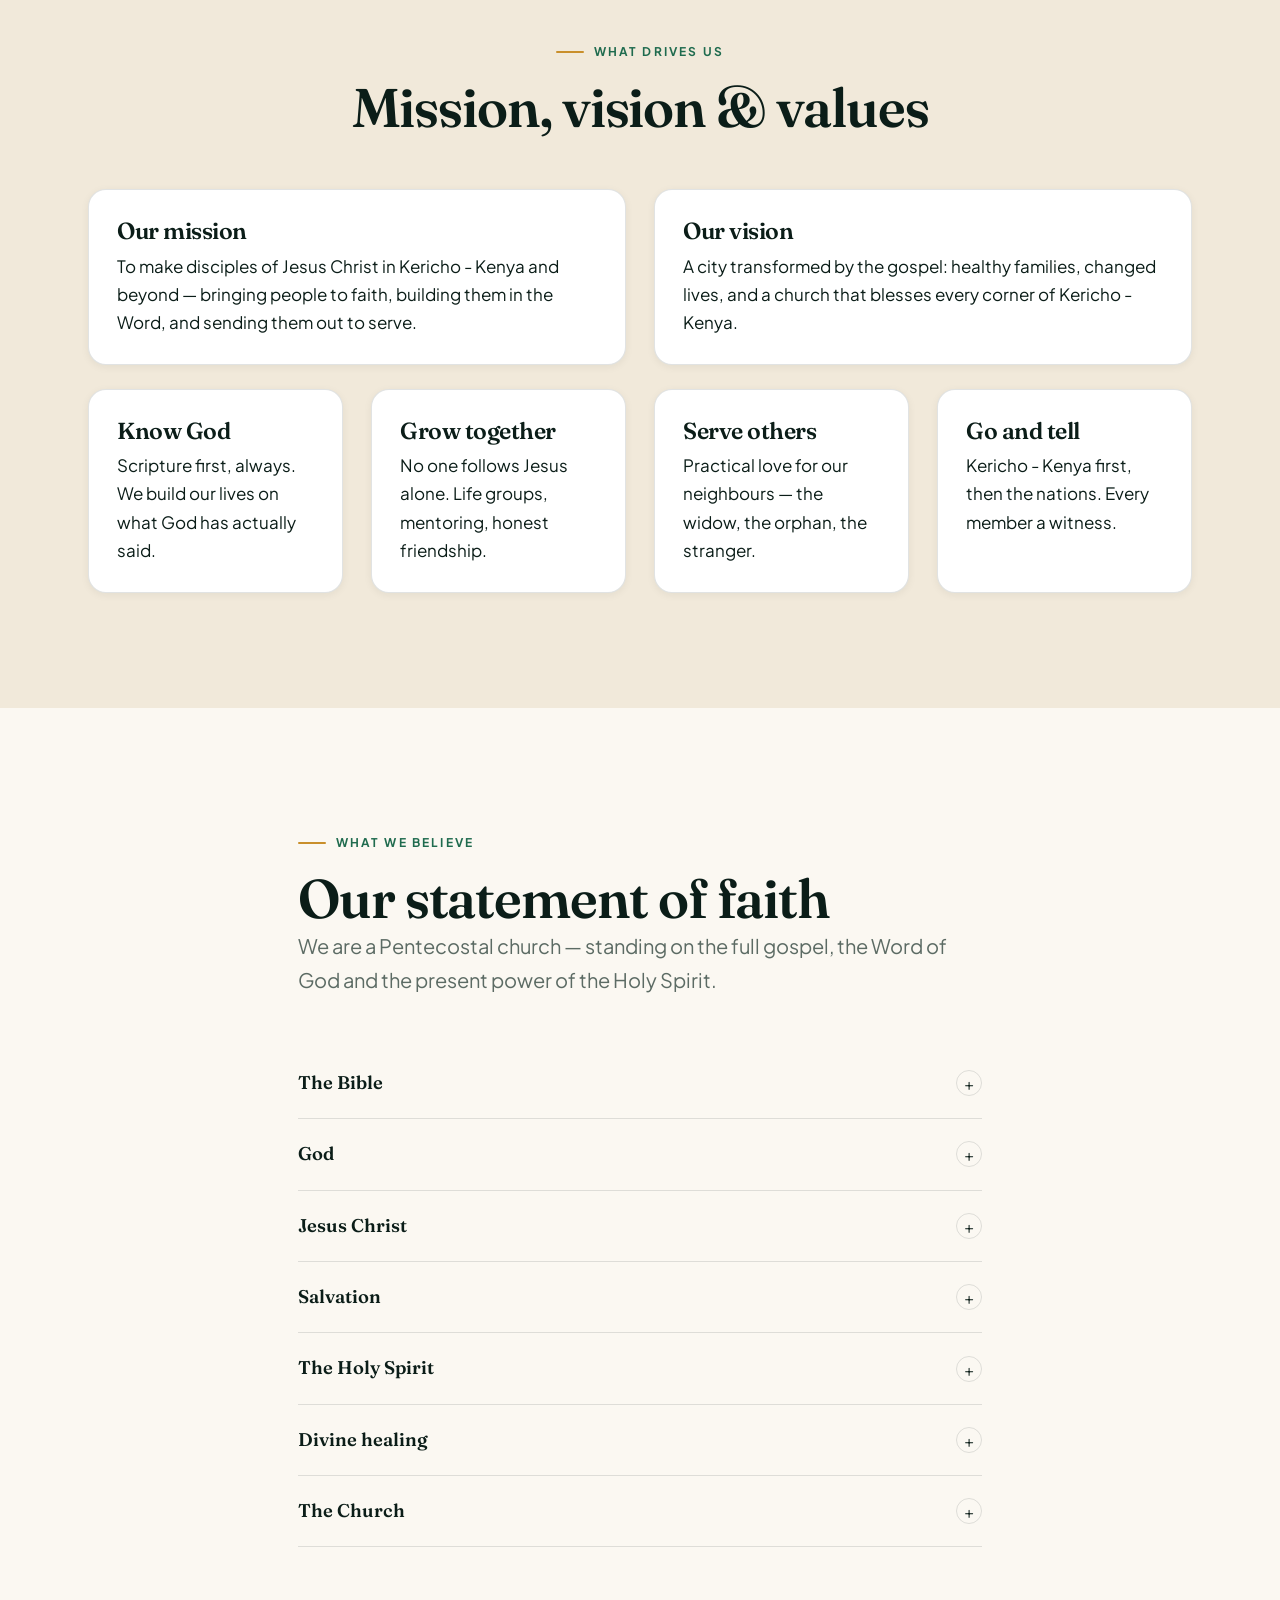
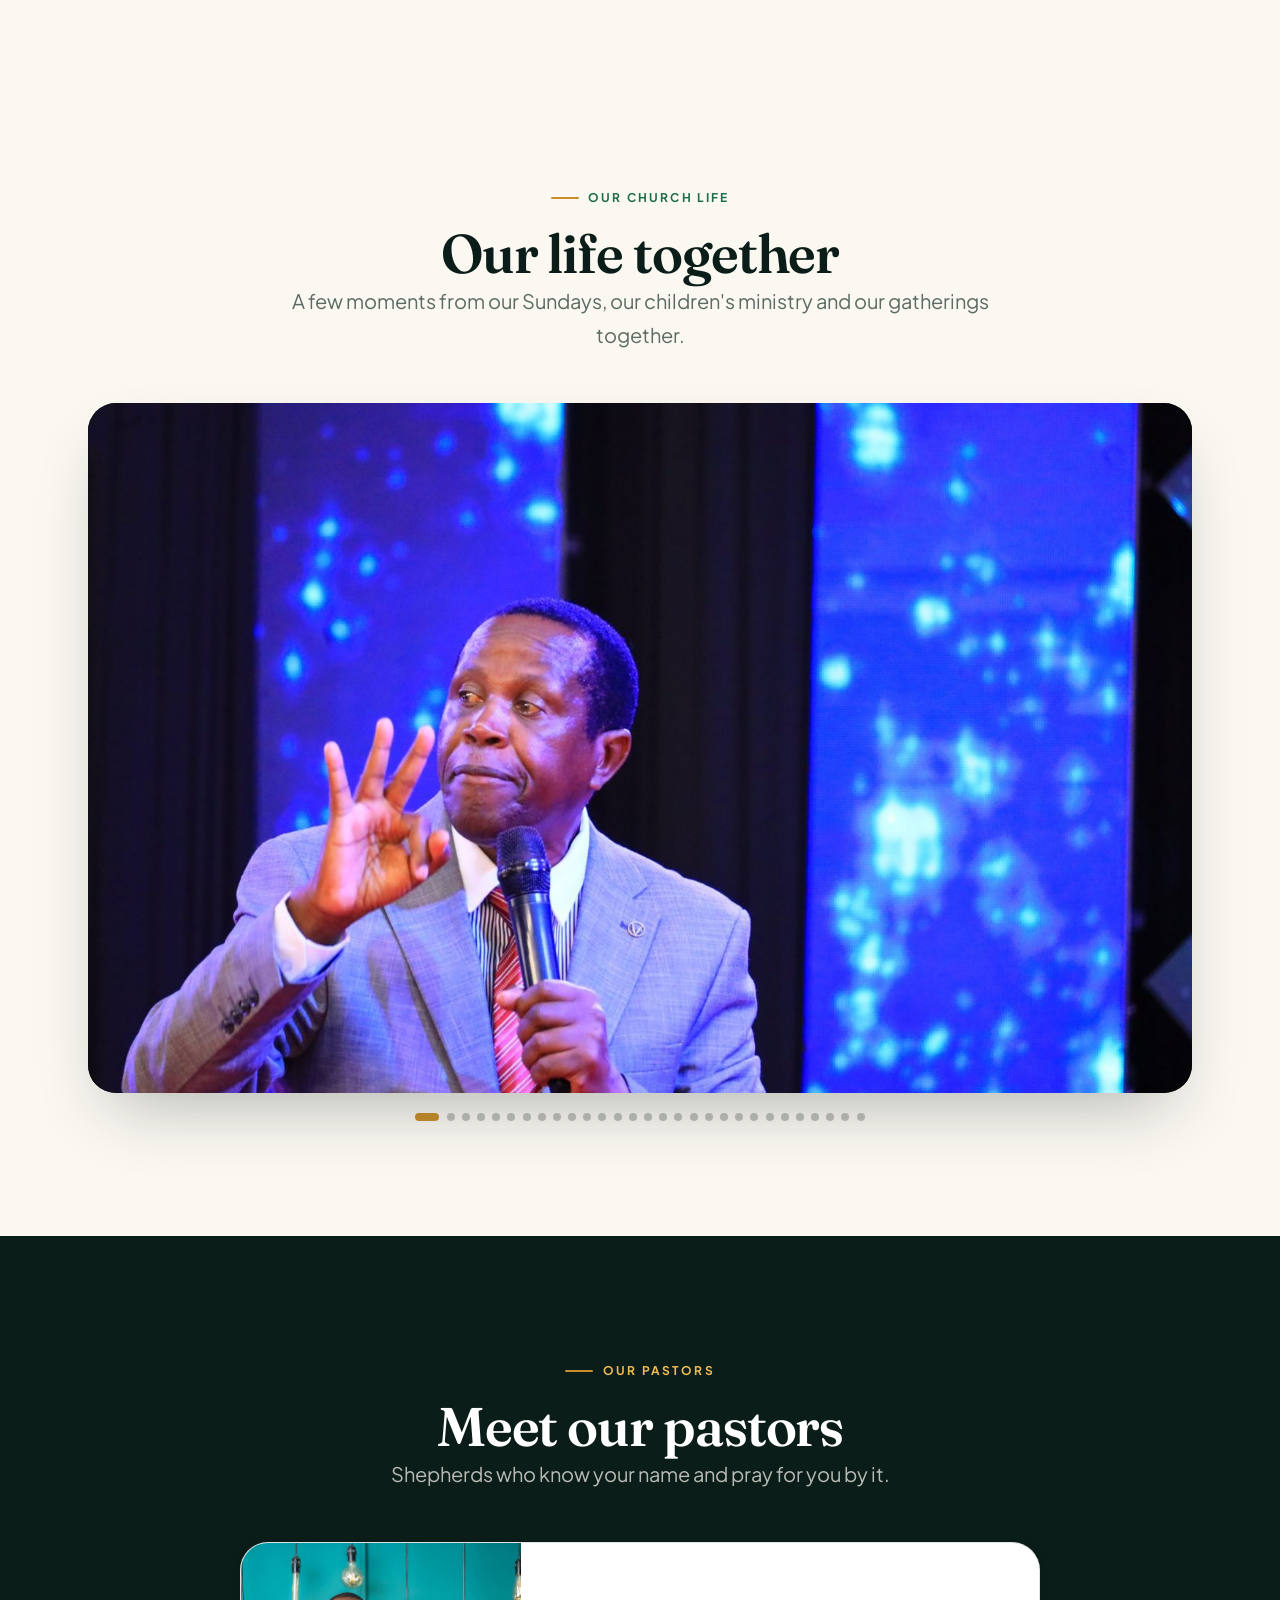
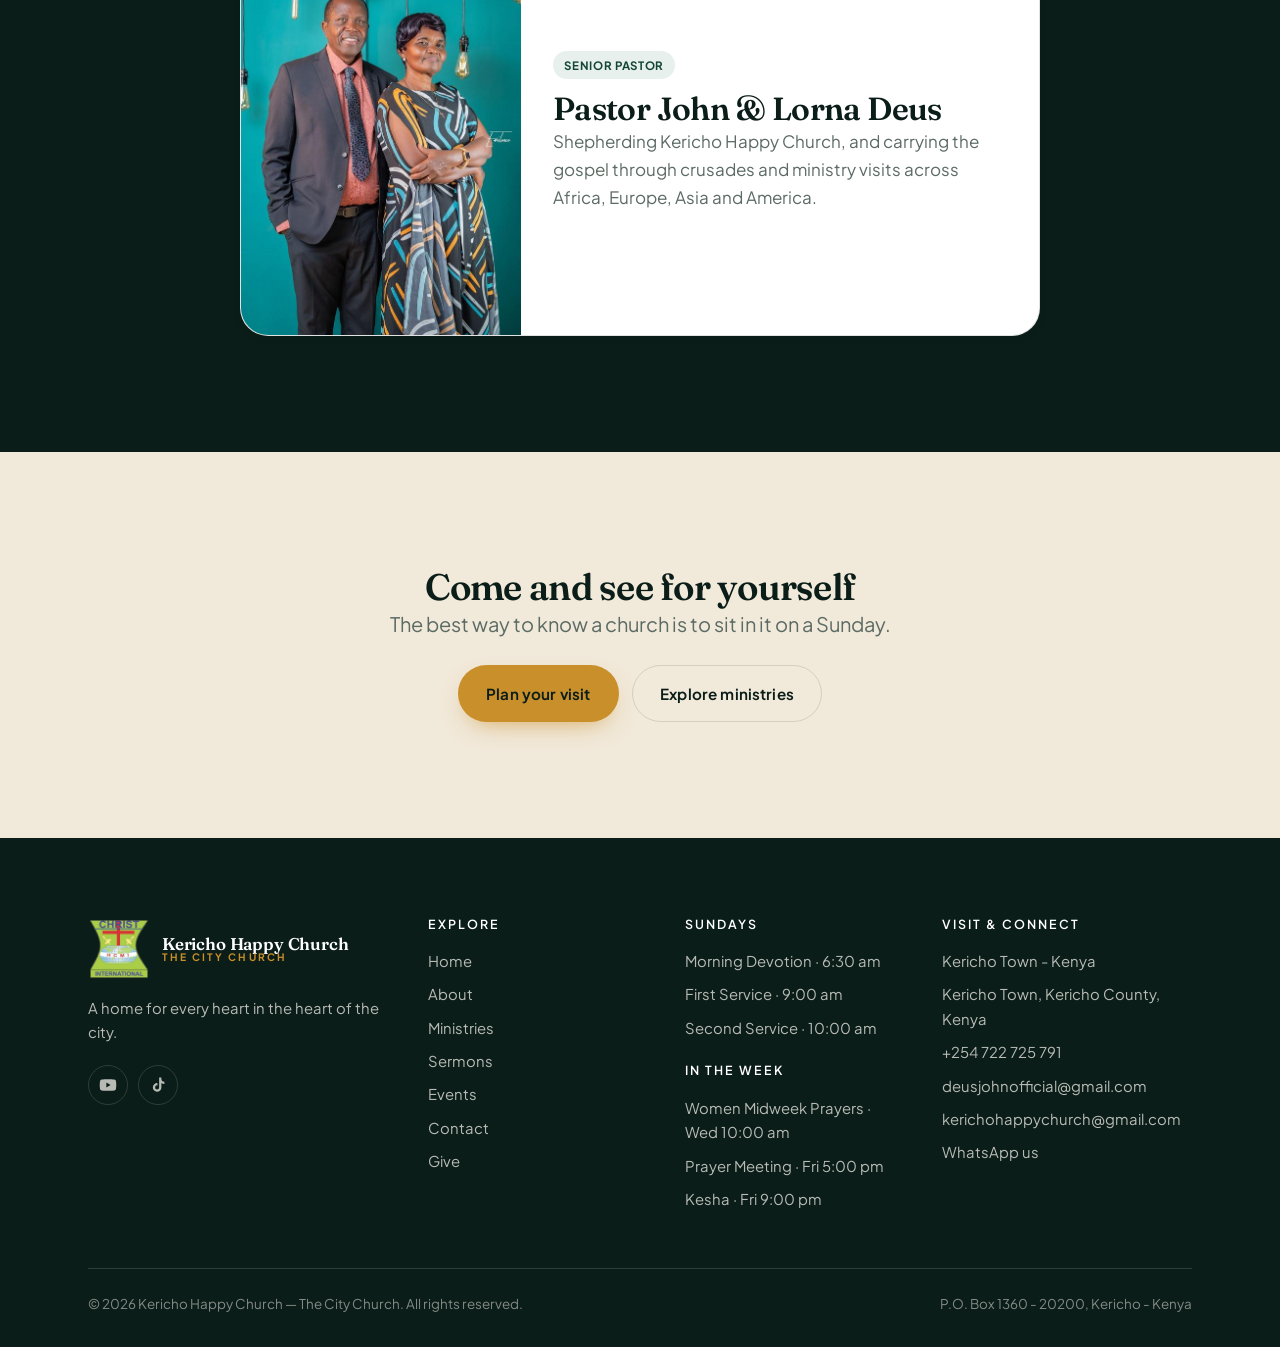
==== commit db4a52a9: "Stop the galleries claiming every photo is from Kericho Some of the service photos were taken at oth" ====
--- a/about.html
+++ b/about.html
@@ -11,7 +11,7 @@
 <link rel="preconnect" href="https://fonts.googleapis.com">
 <link rel="preconnect" href="https://fonts.gstatic.com" crossorigin>
 <link href="https://fonts.googleapis.com/css2?family=Fraunces:ital,opsz,wght@0,9..144,400..700;1,9..144,400..600&family=Plus+Jakarta+Sans:wght@400;500;600;700&display=swap" rel="stylesheet">
-<link rel="stylesheet" href="assets/css/styles.css?v=202609231617">
+<link rel="stylesheet" href="assets/css/styles.css?v=202609231620">
 </head>
 <body>
 <div data-header></div>
@@ -125,8 +125,8 @@
 
 </main>
 <div data-footer></div>
-<script src="assets/js/site.config.js?v=202609231617"></script>
-<script src="assets/js/site.js?v=202609231617"></script>
+<script src="assets/js/site.config.js?v=202609231620"></script>
+<script src="assets/js/site.js?v=202609231620"></script>
 <script>
   (function () {
     var host = document.querySelector("[data-leaders]");
